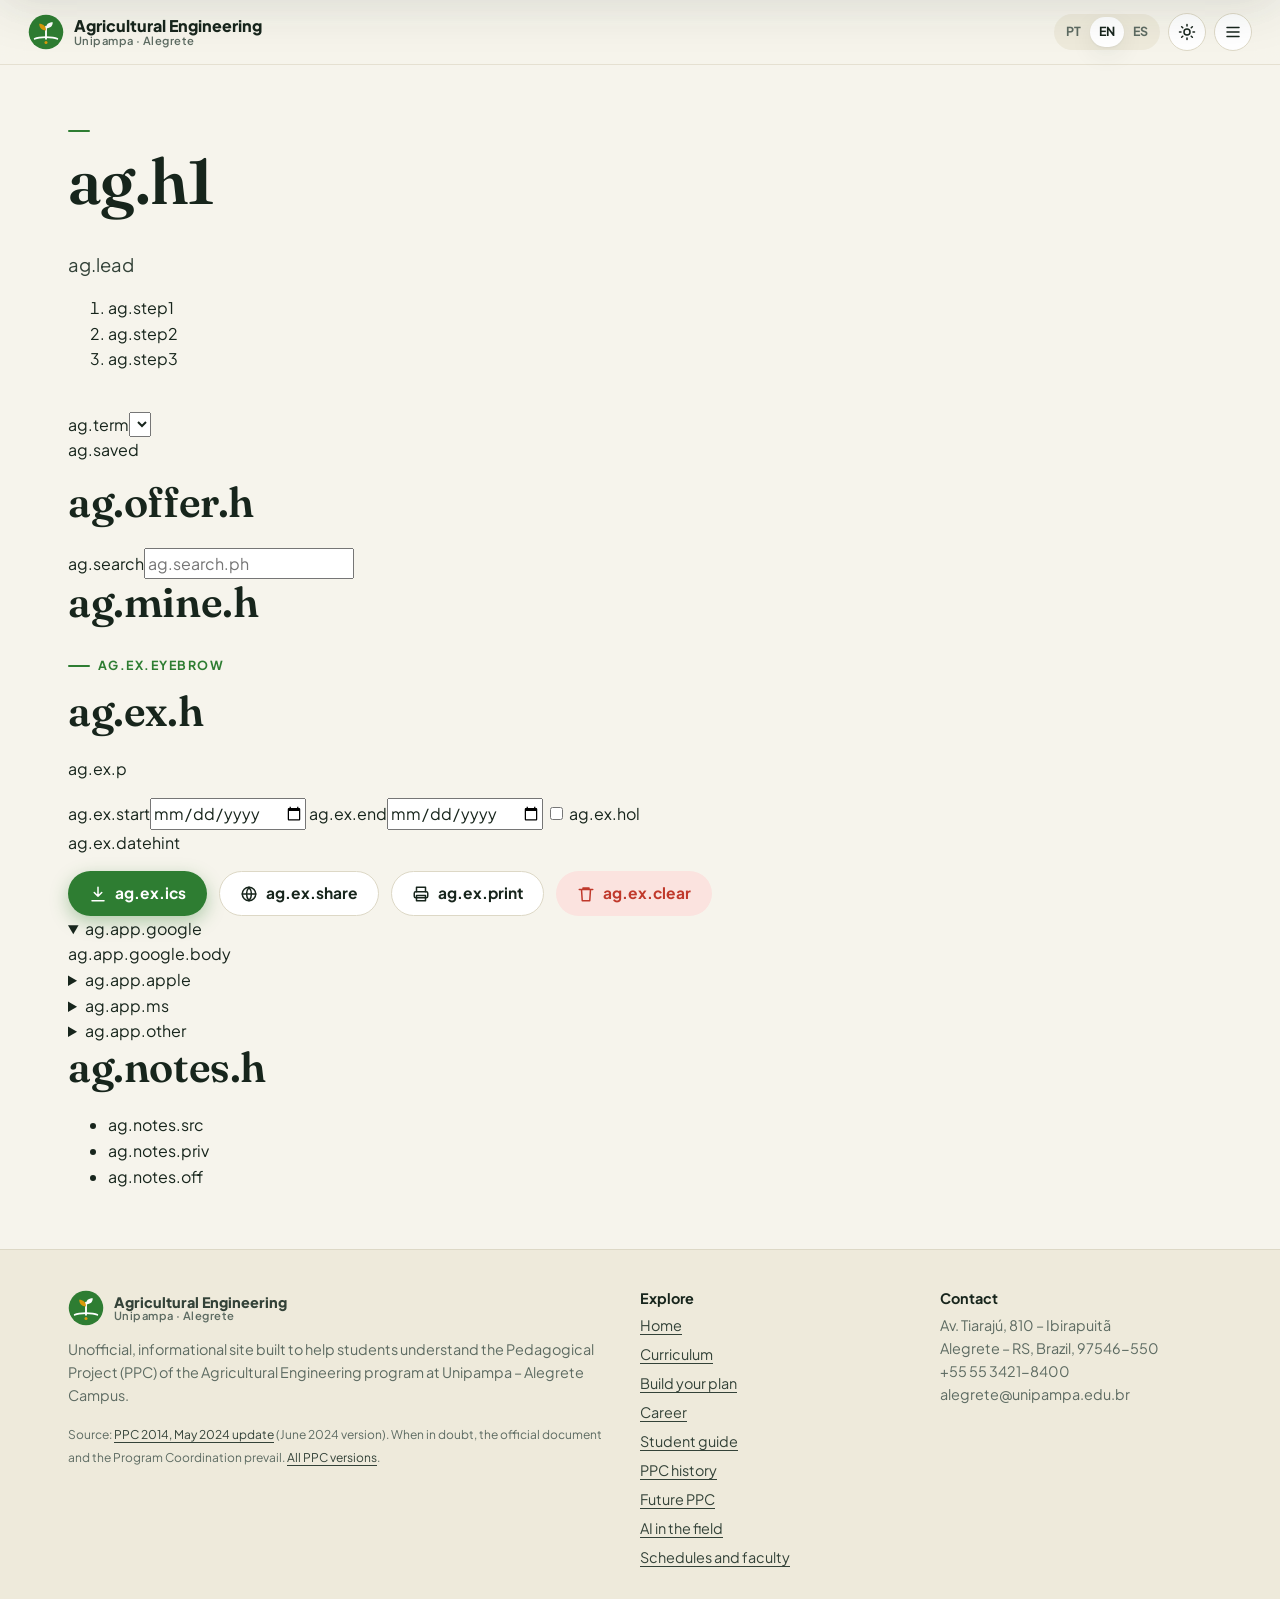
==== agenda.html @ d3d84193 "updates" ====
<!doctype html>
<html lang="pt-BR">
<head>
  <meta charset="utf-8">
  <meta name="viewport" content="width=device-width, initial-scale=1">
  <title>Horários 2026.2 · Engenharia Agrícola Unipampa</title>
  <meta name="description" content="Monte sua semana com as turmas de Engenharia Agrícola da Unipampa Alegrete em 2026/2, veja choques de horário e exporte para Google Agenda, Apple Calendário, Outlook e outros aplicativos de agenda.">
  <link rel="preconnect" href="https://fonts.googleapis.com">
  <link rel="preconnect" href="https://fonts.gstatic.com" crossorigin>
  <link href="https://fonts.googleapis.com/css2?family=Fraunces:ital,opsz,wght@0,9..144,500;0,9..144,600;1,9..144,500&family=Plus+Jakarta+Sans:wght@400;500;600;700;800&display=swap" rel="stylesheet">
  <link rel="stylesheet" href="assets/css/style.css">
  <link rel="stylesheet" href="assets/css/agenda.css">
  <link rel="icon" href="assets/img/favicon.svg" type="image/svg+xml">
</head>
<body data-title-key="ag.title">
  <header id="site-header"></header>
  <main>
    <section class="page-head">
      <div class="container reveal">
        <span class="eyebrow" id="ag-eyebrow"></span>
        <h1 data-i18n="ag.h1"></h1>
        <p class="lead" data-i18n="ag.lead"></p>
        <ol class="ag-steps">
          <li data-i18n="ag.step1"></li>
          <li data-i18n="ag.step2"></li>
          <li data-i18n="ag.step3"></li>
        </ol>
      </div>
    </section>

    <div class="container ag">
      <div class="ag-bar no-print">
        <label class="ag-field"><span data-i18n="ag.term"></span><select id="ag-term"></select></label>
        <p class="ag-saved" data-i18n="ag.saved"></p>
      </div>

      <div class="ag-layout">
        <section class="ag-offer no-print" aria-labelledby="ag-offer-h">
          <h2 id="ag-offer-h" data-i18n="ag.offer.h"></h2>
          <label class="ag-field ag-search"><span data-i18n="ag.search"></span><input type="search" id="ag-q" autocomplete="off" data-i18n-attr="placeholder:ag.search.ph"></label>
          <div class="ag-groups" id="ag-groups" role="group" data-i18n-attr="aria-label:ag.groups"></div>
          <div id="ag-addall"></div>
          <div class="ag-list" id="ag-list"></div>
        </section>

        <section class="ag-mine" aria-labelledby="ag-mine-h">
          <div class="ag-mine-head">
            <h2 id="ag-mine-h" data-i18n="ag.mine.h"></h2>
            <p class="ag-sum" id="ag-sum" aria-live="polite"></p>
          </div>
          <div id="ag-conflicts" aria-live="polite"></div>
          <div id="ag-week"></div>
          <div id="ag-days"></div>
          <ul class="ag-chosen" id="ag-chosen"></ul>
        </section>
      </div>

      <section class="ag-export no-print" id="exportar" aria-labelledby="ag-ex-h">
        <span class="eyebrow" data-i18n="ag.ex.eyebrow"></span>
        <h2 id="ag-ex-h" data-i18n="ag.ex.h"></h2>
        <p data-i18n="ag.ex.p"></p>
        <div class="ag-dates">
          <label class="ag-field"><span data-i18n="ag.ex.start"></span><input type="date" id="ag-start"></label>
          <label class="ag-field"><span data-i18n="ag.ex.end"></span><input type="date" id="ag-end"></label>
          <label class="ag-check"><input type="checkbox" id="ag-hol"> <span data-i18n="ag.ex.hol"></span></label>
        </div>
        <p class="ag-hint" data-i18n="ag.ex.datehint"></p>
        <div class="btn-row">
          <button class="btn btn-primary" type="button" id="ag-ics"><span data-icon="download"></span><span data-i18n="ag.ex.ics"></span></button>
          <button class="btn btn-ghost" type="button" id="ag-share"><span data-icon="globe"></span><span data-i18n="ag.ex.share"></span></button>
          <button class="btn btn-ghost" type="button" id="ag-print"><span data-icon="print"></span><span data-i18n="ag.ex.print"></span></button>
          <button class="btn btn-danger" type="button" id="ag-clear"><span data-icon="trash"></span><span data-i18n="ag.ex.clear"></span></button>
        </div>

        <div class="ag-apps">
          <details open>
            <summary data-i18n="ag.app.google"></summary>
            <div data-i18n="ag.app.google.body"></div>
            <div class="ag-glinks" id="ag-glinks"></div>
          </details>
          <details>
            <summary data-i18n="ag.app.apple"></summary>
            <div data-i18n="ag.app.apple.body"></div>
          </details>
          <details>
            <summary data-i18n="ag.app.ms"></summary>
            <div data-i18n="ag.app.ms.body"></div>
          </details>
          <details>
            <summary data-i18n="ag.app.other"></summary>
            <div data-i18n="ag.app.other.body"></div>
          </details>
        </div>
      </section>

      <section class="ag-notes" aria-labelledby="ag-notes-h">
        <h2 id="ag-notes-h" data-i18n="ag.notes.h"></h2>
        <ul>
          <li data-i18n="ag.notes.src"></li>
          <li data-i18n="ag.notes.priv"></li>
          <li data-i18n="ag.notes.off"></li>
        </ul>
      </section>
    </div>
  </main>
  <footer id="site-footer"></footer>
  <script src="data/courses.js"></script>
  <script src="data/horarios.js"></script>
  <script src="assets/js/app.js"></script>
  <script src="assets/js/agenda.js"></script>
</body>
</html>
---- assets/css/style.css ----
/* ==========================================================================
   Engenharia Agrícola · Unipampa — PPC interativo
   ========================================================================== */

:root {
  --bg: #f6f4ec;
  --bg-2: #eeeadb;
  --surface: #ffffff;
  --surface-2: #faf8f1;
  --ink: #17251c;
  --ink-2: #334238;
  --muted: #5d6b62;
  --line: #ddd8c6;
  --brand: #2e7d32;
  --brand-ink: #ffffff;
  --brand-soft: #e3f0df;
  --gold: #d99a0b;
  --gold-soft: #fbefcf;
  --water: #1f78c1;
  --danger: #c0392b;
  --danger-soft: #fbe3df;
  --ok: #2e7d32;
  --warn: #b7791f;
  --warn-soft: #fdf0d5;
  --shadow: 0 1px 2px rgba(23, 37, 28, .06), 0 8px 24px rgba(23, 37, 28, .07);
  --shadow-lg: 0 2px 4px rgba(23, 37, 28, .06), 0 20px 50px rgba(23, 37, 28, .14);
  --radius: 16px;
  --radius-sm: 10px;
  --maxw: 1200px;
  --font: "Plus Jakarta Sans", system-ui, -apple-system, "Segoe UI", Roboto, sans-serif;
  --display: "Fraunces", Georgia, "Times New Roman", serif;

  /* áreas do conhecimento */
  --a-base: #5b6fb3;
  --a-water: #1f84c6;
  --a-mach: #e0701f;
  --a-build: #a0522d;
  --a-energy: #d4a106;
  --a-post: #8e5bb5;
  --a-plant: #3f9a3a;
  --a-geo: #13968c;
  --a-env: #6f8f1c;
  --a-mgmt: #c7487a;
  --a-human: #7a62d6;
  --a-synth: #d23c3c;

  color-scheme: light;
}

@media (prefers-color-scheme: dark) {
  :root:not([data-theme="light"]) {
    --bg: #0e1511; --bg-2: #131d17; --surface: #17221b; --surface-2: #1b281f;
    --ink: #e8efe9; --ink-2: #c9d4cc; --muted: #94a59a; --line: #2a3a2f;
    --brand: #6cc070; --brand-ink: #0e1511; --brand-soft: #1d3320;
    --gold: #f0b93a; --gold-soft: #3a2f12; --water: #5fb0ef;
    --danger: #ff7a6b; --danger-soft: #3d1e1a; --warn: #f0b93a; --warn-soft: #3a2f12; --ok: #6cc070;
    --shadow: 0 1px 2px rgba(0,0,0,.4), 0 8px 24px rgba(0,0,0,.35);
    --shadow-lg: 0 2px 4px rgba(0,0,0,.4), 0 20px 50px rgba(0,0,0,.5);
    color-scheme: dark;
  }
}
:root[data-theme="dark"] {
  --bg: #0e1511; --bg-2: #131d17; --surface: #17221b; --surface-2: #1b281f;
  --ink: #e8efe9; --ink-2: #c9d4cc; --muted: #94a59a; --line: #2a3a2f;
  --brand: #6cc070; --brand-ink: #0e1511; --brand-soft: #1d3320;
  --gold: #f0b93a; --gold-soft: #3a2f12; --water: #5fb0ef;
  --danger: #ff7a6b; --danger-soft: #3d1e1a; --warn: #f0b93a; --warn-soft: #3a2f12; --ok: #6cc070;
  --shadow: 0 1px 2px rgba(0,0,0,.4), 0 8px 24px rgba(0,0,0,.35);
  --shadow-lg: 0 2px 4px rgba(0,0,0,.4), 0 20px 50px rgba(0,0,0,.5);
  color-scheme: dark;
}

*, *::before, *::after { box-sizing: border-box; }
html { scroll-behavior: smooth; -webkit-text-size-adjust: 100%; }
body {
  margin: 0; background: var(--bg); color: var(--ink);
  font: 16px/1.6 var(--font); overflow-x: hidden;
}
img, svg { max-width: 100%; display: block; }
a { color: var(--brand); text-underline-offset: 3px; }
h1, h2, h3, h4 { line-height: 1.15; margin: 0 0 .5em; font-weight: 700; }
h1, h2 { font-family: var(--display); font-weight: 600; letter-spacing: -.01em; }
h1 { font-size: clamp(2.2rem, 5.5vw, 4rem); }
h2 { font-size: clamp(1.7rem, 3.6vw, 2.6rem); }
h3 { font-size: 1.2rem; }
p { margin: 0 0 1em; }
button, input, select, textarea { font: inherit; color: inherit; }
:focus-visible { outline: 3px solid var(--gold); outline-offset: 2px; border-radius: 6px; }
.sr-only { position: absolute; width: 1px; height: 1px; overflow: hidden; clip: rect(0 0 0 0); white-space: nowrap; }

.container { width: 100%; max-width: var(--maxw); margin: 0 auto; padding: 0 16px; }
@media (min-width: 720px) { .container { padding: 0 28px; } }
.section { padding: 72px 0; }
.section-sm { padding: 40px 0; }
.eyebrow {
  display: inline-flex; align-items: center; gap: 8px;
  font-size: .78rem; font-weight: 700; letter-spacing: .12em; text-transform: uppercase;
  color: var(--brand); margin-bottom: 12px;
}
.eyebrow::before { content: ""; width: 22px; height: 2px; background: currentColor; border-radius: 2px; }
.lead { font-size: 1.15rem; color: var(--ink-2); max-width: 62ch; }
.muted { color: var(--muted); }
.center { text-align: center; }
.center .lead { margin-left: auto; margin-right: auto; }

/* ---------- Header ---------- */
.site-header {
  position: sticky; top: 0; z-index: 50;
  background: color-mix(in srgb, var(--bg) 82%, transparent);
  backdrop-filter: saturate(1.4) blur(12px); -webkit-backdrop-filter: saturate(1.4) blur(12px);
  border-bottom: 1px solid color-mix(in srgb, var(--line) 70%, transparent);
}
.nav { display: flex; align-items: center; gap: 16px; height: 64px; max-width: 1400px; }
.brand { display: flex; align-items: center; gap: 10px; text-decoration: none; color: var(--ink); font-weight: 800; line-height: 1.05; }
.brand svg { width: 36px; height: 36px; flex: none; }
.brand small { display: block; font-weight: 600; font-size: .7rem; color: var(--muted); letter-spacing: .04em; }
@media (min-width: 1321px) { .nav .brand { flex: none; white-space: nowrap; } }
.nav-links { display: flex; gap: 2px; margin-left: auto; list-style: none; padding: 0; margin-top: 0; margin-bottom: 0; }
.nav-links a {
  display: block; padding: 8px 10px; border-radius: 999px; text-decoration: none;
  color: var(--ink-2); font-weight: 600; font-size: .93rem; white-space: nowrap;
}
.nav-links a:hover { background: var(--bg-2); color: var(--ink); }
.nav-links a[aria-current="page"] { background: var(--brand); color: var(--brand-ink); }
.nav-tools { display: flex; align-items: center; gap: 8px; }
.lang-switch { display: flex; background: var(--bg-2); border-radius: 999px; padding: 3px; }
.lang-switch button {
  border: 0; background: transparent; padding: 5px 9px; border-radius: 999px; cursor: pointer;
  font-weight: 700; font-size: .78rem; color: var(--muted);
}
.lang-switch button[aria-pressed="true"] { background: var(--surface); color: var(--ink); box-shadow: var(--shadow); }
.icon-btn {
  width: 38px; height: 38px; display: grid; place-items: center; border-radius: 50%;
  border: 1px solid var(--line); background: var(--surface); cursor: pointer;
}
.icon-btn svg { width: 18px; height: 18px; }
.menu-btn { display: none; }
@media (max-width: 1320px) {
  .menu-btn { display: grid; }
  .nav-links {
    position: fixed; inset: 64px 0 auto 0; flex-direction: column; gap: 4px;
    background: var(--surface); padding: 12px 16px 20px; border-bottom: 1px solid var(--line);
    box-shadow: var(--shadow-lg); transform: translateY(-120%); transition: transform .3s ease; margin: 0;
  }
  .nav-links.open { transform: none; }
  .nav-links a { padding: 12px 14px; font-size: 1rem; }
  .nav-tools { margin-left: auto; }
}
@media (max-width: 420px) { .brand small { display: none; } .brand span { font-size: .9rem; } }

/* ---------- Buttons ---------- */
.btn {
  display: inline-flex; align-items: center; justify-content: center; gap: 8px;
  padding: 12px 20px; border-radius: 999px; border: 1px solid transparent;
  font-weight: 700; text-decoration: none; cursor: pointer; transition: transform .15s, box-shadow .2s, background .2s;
  font-size: .97rem; line-height: 1.2;
}
.btn svg { width: 18px; height: 18px; }
.btn:hover { transform: translateY(-1px); }
.btn-primary { background: var(--brand); color: var(--brand-ink); box-shadow: 0 6px 18px color-mix(in srgb, var(--brand) 35%, transparent); }
.btn-gold { background: var(--gold); color: #1d1500; }
.btn-ghost { background: var(--surface); color: var(--ink); border-color: var(--line); }
.btn-ghost:hover { border-color: var(--brand); }
.btn-sm { padding: 7px 13px; font-size: .85rem; }
.btn-danger { background: var(--danger-soft); color: var(--danger); }
.btn-row { display: flex; flex-wrap: wrap; gap: 12px; }

/* ---------- Cards & chips ---------- */
.card {
  background: var(--surface); border: 1px solid var(--line); border-radius: var(--radius);
  padding: 24px; box-shadow: var(--shadow);
}
.grid { display: grid; gap: 20px; }
.grid-2 { grid-template-columns: repeat(auto-fit, minmax(min(100%, 340px), 1fr)); }
.grid-3 { grid-template-columns: repeat(auto-fit, minmax(min(100%, 260px), 1fr)); }
.grid-4 { grid-template-columns: repeat(auto-fit, minmax(min(100%, 210px), 1fr)); }
.chip {
  display: inline-flex; align-items: center; gap: 6px; padding: 4px 11px; border-radius: 999px;
  font-size: .8rem; font-weight: 600; background: var(--bg-2); color: var(--ink-2); border: 1px solid transparent;
}
.chip.toggle { cursor: pointer; border-color: var(--line); background: var(--surface); }
.chip.toggle[aria-pressed="true"] { background: var(--ink); color: var(--bg); border-color: var(--ink); }
.dot { width: 10px; height: 10px; border-radius: 50%; flex: none; background: var(--c, var(--muted)); }
.badge { display: inline-block; padding: 2px 8px; border-radius: 6px; font-size: .72rem; font-weight: 700; background: var(--bg-2); color: var(--muted); }

/* area colour helper */
[data-area="base"] { --c: var(--a-base); } [data-area="water"] { --c: var(--a-water); }
[data-area="mach"] { --c: var(--a-mach); } [data-area="build"] { --c: var(--a-build); }
[data-area="energy"] { --c: var(--a-energy); } [data-area="post"] { --c: var(--a-post); }
[data-area="plant"] { --c: var(--a-plant); } [data-area="geo"] { --c: var(--a-geo); }
[data-area="env"] { --c: var(--a-env); } [data-area="mgmt"] { --c: var(--a-mgmt); }
[data-area="human"] { --c: var(--a-human); } [data-area="synth"] { --c: var(--a-synth); }

/* ---------- Reveal animations ---------- */
.reveal { opacity: 0; transform: translateY(24px); transition: opacity .7s ease, transform .7s cubic-bezier(.2,.7,.2,1); }
.reveal.in { opacity: 1; transform: none; }
.reveal[data-delay="1"] { transition-delay: .08s; } .reveal[data-delay="2"] { transition-delay: .16s; }
.reveal[data-delay="3"] { transition-delay: .24s; } .reveal[data-delay="4"] { transition-delay: .32s; }
.reveal[data-delay="5"] { transition-delay: .4s; }
@media (prefers-reduced-motion: reduce) {
  html { scroll-behavior: auto; }
  .reveal { opacity: 1; transform: none; transition: none; }
  *, *::before, *::after { animation-duration: .001ms !important; animation-iteration-count: 1 !important; transition-duration: .001ms !important; }
}

/* ---------- Hero (home) ---------- */
.hero { position: relative; overflow: hidden; padding: 56px 0 0; }
.hero-grid { display: grid; gap: 32px; align-items: center; grid-template-columns: 1.05fr 1fr; }
@media (max-width: 900px) { .hero-grid { grid-template-columns: 1fr; } }
.hero h1 em { font-style: italic; color: var(--brand); }
.hero .lead { margin-bottom: 28px; }
.hero-scene { width: 100%; aspect-ratio: 5 / 4; border-radius: 28px; overflow: hidden; box-shadow: var(--shadow-lg); background: linear-gradient(#bfe3f5, #eaf6e9); }
:root[data-theme="dark"] .hero-scene { background: linear-gradient(#10243a, #1b2f25); }
@media (prefers-color-scheme: dark) { :root:not([data-theme="light"]) .hero-scene { background: linear-gradient(#10243a, #1b2f25); } }
.hero-scene svg { width: 100%; height: 100%; }
.tractor { animation: drive 16s linear infinite; }
@keyframes drive { from { transform: translateX(-160px); } to { transform: translateX(560px); } }
.wheel { transform-box: fill-box; transform-origin: center; animation: spin 1s linear infinite; }
@keyframes spin { to { transform: rotate(360deg); } }
.sun { transform-box: fill-box; transform-origin: center; animation: pulse 5s ease-in-out infinite; }
@keyframes pulse { 50% { transform: scale(1.08); } }
.cloud { animation: float 30s linear infinite; }
.cloud.c2 { animation-duration: 44s; animation-delay: -20s; }
@keyframes float { from { transform: translateX(-120px); } to { transform: translateX(520px); } }
.drop { animation: drop 1.6s ease-in infinite; }
.drop.d2 { animation-delay: .5s; } .drop.d3 { animation-delay: 1s; }
@keyframes drop { 0% { transform: translateY(0); opacity: 0; } 20% { opacity: 1; } 100% { transform: translateY(26px); opacity: 0; } }
.sway { transform-box: fill-box; transform-origin: bottom center; animation: sway 3.5s ease-in-out infinite; }
@keyframes sway { 50% { transform: rotate(4deg); } }
.blade { transform-box: fill-box; transform-origin: center; animation: spin 6s linear infinite; }
.drone { animation: hover 4s ease-in-out infinite; }
@keyframes hover { 50% { transform: translate(14px, -8px); } }

/* ---------- Stats ---------- */
.stats { display: grid; grid-template-columns: repeat(auto-fit, minmax(150px, 1fr)); gap: 14px; margin-top: 48px; }
.stat { background: var(--surface); border: 1px solid var(--line); border-radius: var(--radius); padding: 18px 18px 16px; }
.stat b { display: block; font-family: var(--display); font-size: 2.2rem; line-height: 1; color: var(--brand); font-weight: 600; }
.stat span { font-size: .88rem; color: var(--muted); font-weight: 600; }

/* ---------- Journey ---------- */
.journey { position: relative; margin-top: 40px; }
.journey-track { position: absolute; left: 27px; top: 0; bottom: 0; width: 4px; background: var(--line); border-radius: 4px; }
.journey-fill { position: absolute; left: 27px; top: 0; width: 4px; height: 0; background: linear-gradient(var(--brand), var(--gold)); border-radius: 4px; transition: height .2s linear; }
.step { position: relative; display: grid; grid-template-columns: 58px 1fr; gap: 18px; padding-bottom: 34px; }
.step-node {
  width: 58px; height: 58px; border-radius: 50%; display: grid; place-items: center; z-index: 1;
  background: var(--surface); border: 3px solid var(--line); color: var(--muted); transition: all .4s;
}
.step-node svg { width: 26px; height: 26px; }
.step.lit .step-node { border-color: var(--brand); background: var(--brand); color: var(--brand-ink); transform: scale(1.06); box-shadow: 0 0 0 8px color-mix(in srgb, var(--brand) 18%, transparent); }
.step-body { background: var(--surface); border: 1px solid var(--line); border-radius: var(--radius); padding: 18px 20px; box-shadow: var(--shadow); }
.step-body h3 { margin-bottom: 4px; }
.step-meta { display: flex; flex-wrap: wrap; gap: 6px; margin-top: 10px; }
.step-when { font-size: .8rem; font-weight: 700; color: var(--gold); text-transform: uppercase; letter-spacing: .08em; }
@media (min-width: 900px) {
  .journey-track, .journey-fill { left: 50%; margin-left: -2px; }
  .step { grid-template-columns: 1fr 58px 1fr; }
  .step .step-node { grid-column: 2; grid-row: 1; }
  .step .step-body { grid-column: 1; grid-row: 1; text-align: right; }
  .step .step-body .step-meta { justify-content: flex-end; }
  .step:nth-child(even) .step-body { grid-column: 3; text-align: left; }
  .step:nth-child(even) .step-body .step-meta { justify-content: flex-start; }
}

/* ---------- Donut ---------- */
.donut-wrap { display: grid; grid-template-columns: minmax(220px, 340px) 1fr; gap: 36px; align-items: center; }
@media (max-width: 760px) { .donut-wrap { grid-template-columns: 1fr; } .donut-wrap svg { max-width: 300px; margin: 0 auto; } }
.donut-seg { transition: stroke-dasharray 1.2s cubic-bezier(.2,.7,.2,1), opacity .2s, stroke-width .2s; cursor: pointer; }
.donut-center b { font-family: var(--display); font-size: 34px; fill: var(--ink); }
.donut-center text { fill: var(--muted); font-size: 12px; font-weight: 600; }
.legend { list-style: none; padding: 0; margin: 0; display: grid; gap: 8px; }
.legend li { display: grid; grid-template-columns: 14px 1fr auto; gap: 12px; align-items: center; padding: 10px 14px; border-radius: 12px; border: 1px solid var(--line); background: var(--surface); cursor: default; transition: transform .15s, border-color .15s; }
.legend li.active, .legend li:hover { border-color: var(--c); transform: translateX(4px); }
.legend li .sw { width: 14px; height: 14px; border-radius: 4px; background: var(--c); }
.legend li b { font-variant-numeric: tabular-nums; }
.legend li small { display: block; color: var(--muted); font-size: .82rem; }

/* ---------- Requirements checklist ---------- */
.req-card { position: relative; overflow: hidden; }
.req-card .big { font-family: var(--display); font-size: 2.4rem; color: var(--brand); line-height: 1; }
.req-card .ico { position: absolute; right: -10px; bottom: -10px; width: 96px; height: 96px; opacity: .08; }

/* ---------- Glossary ---------- */
.glossary-search { width: 100%; max-width: 420px; padding: 12px 16px; border-radius: 999px; border: 1px solid var(--line); background: var(--surface); margin-bottom: 20px; }
.flip { perspective: 1000px; min-height: 170px; cursor: pointer; }
.flip-inner { position: relative; height: 100%; min-height: 170px; transition: transform .6s cubic-bezier(.2,.7,.2,1); transform-style: preserve-3d; }
.flip.flipped .flip-inner { transform: rotateY(180deg); }
.flip-face { position: absolute; inset: 0; backface-visibility: hidden; -webkit-backface-visibility: hidden; border-radius: var(--radius); padding: 20px; display: flex; flex-direction: column; justify-content: center; border: 1px solid var(--line); }
.flip-front { background: var(--surface); }
.flip-front b { font-family: var(--display); font-size: 1.8rem; color: var(--brand); }
.flip-front span { color: var(--muted); font-weight: 600; }
.flip-front small { margin-top: auto; color: var(--muted); font-size: .75rem; }
.flip-back { background: var(--brand); color: var(--brand-ink); transform: rotateY(180deg); font-size: .93rem; }

/* ---------- CTA tiles ---------- */
.tile { display: flex; flex-direction: column; gap: 10px; text-decoration: none; color: var(--ink); transition: transform .2s, box-shadow .2s; }
.tile:hover { transform: translateY(-4px); box-shadow: var(--shadow-lg); }
.tile .tile-ico { width: 52px; height: 52px; border-radius: 14px; display: grid; place-items: center; background: var(--brand-soft); color: var(--brand); }
.tile .tile-ico svg { width: 26px; height: 26px; }
.tile .go { margin-top: auto; font-weight: 700; color: var(--brand); }

/* ---------- Clipe do curso ---------- */
.clips { display: grid; grid-template-columns: repeat(auto-fit, minmax(min(100%, 420px), 1fr)); gap: 24px; margin-top: 32px; }
.clip { margin: 0; min-width: 0; }
.clip video { display: block; width: 100%; aspect-ratio: 16 / 9; border-radius: var(--radius); box-shadow: var(--shadow-lg); background: #000; }
.clip figcaption { display: flex; justify-content: space-between; gap: 12px; margin-top: 10px; color: var(--muted); }
.clip figcaption strong { color: var(--ink); }
.reels-head { margin-top: 56px; }
.reels-head p { color: var(--muted); margin: 0; }
.clips.reels { grid-template-columns: repeat(auto-fit, minmax(min(100%, 240px), 300px)); justify-content: center; }
.clips.reels .clip video { aspect-ratio: 9 / 16; }

/* ---------- Page header ---------- */
.page-head { padding: 48px 0 24px; }
.page-head .lead { margin-bottom: 0; }

/* ---------- Matriz ---------- */
.toolbar { display: flex; flex-wrap: wrap; gap: 10px; align-items: center; margin-bottom: 16px; }
.toolbar input[type="search"] { flex: 1 1 220px; min-width: 0; padding: 10px 16px; border-radius: 999px; border: 1px solid var(--line); background: var(--surface); }
.filters { display: flex; flex-wrap: wrap; gap: 6px; }
.switch { display: inline-flex; align-items: center; gap: 8px; font-size: .88rem; font-weight: 600; cursor: pointer; user-select: none; }
.switch input { width: 36px; height: 20px; appearance: none; background: var(--line); border-radius: 999px; position: relative; cursor: pointer; transition: background .2s; }
.switch input::after { content: ""; position: absolute; top: 2px; left: 2px; width: 16px; height: 16px; border-radius: 50%; background: #fff; transition: transform .2s; }
.switch input:checked { background: var(--brand); }
.switch input:checked::after { transform: translateX(16px); }

.matrix-scroll { position: relative; overflow-x: auto; overflow-y: hidden; padding-bottom: 12px; -webkit-overflow-scrolling: touch; }
.matrix { position: relative; display: grid; grid-template-columns: repeat(10, minmax(178px, 1fr)); gap: 14px; min-width: 1900px; }
.matrix-lines { position: absolute; inset: 0; pointer-events: none; z-index: 2; overflow: visible; }
.matrix-lines path { fill: none; stroke-width: 2.2; stroke-linecap: round; }
.matrix-lines path.pre { stroke: var(--water); }
.matrix-lines path.post { stroke: var(--gold); stroke-dasharray: 5 5; }
.matrix-lines path.draw { stroke-dasharray: 1000; stroke-dashoffset: 1000; animation: drawline .7s ease forwards; }
@keyframes drawline { to { stroke-dashoffset: 0; } }
.sem-col { display: flex; flex-direction: column; gap: 10px; }
.sem-title { position: sticky; top: 0; z-index: 3; display: flex; justify-content: space-between; align-items: baseline; padding: 10px 12px; border-radius: 12px; background: var(--ink); color: var(--bg); }
.sem-title b { font-size: .95rem; } .sem-title small { opacity: .75; font-size: .75rem; }
.ccard {
  position: relative; z-index: 3; text-align: left; border: 1px solid var(--line); background: var(--surface); border-radius: 12px;
  padding: 10px 12px 10px 16px; cursor: pointer; transition: transform .15s, box-shadow .2s, opacity .25s, border-color .2s; width: 100%;
  box-shadow: 0 1px 2px rgba(0,0,0,.04);
}
.ccard::before { content: ""; position: absolute; left: 0; top: 8px; bottom: 8px; width: 5px; border-radius: 0 4px 4px 0; background: var(--c); }
.ccard:hover { transform: translateY(-2px); box-shadow: var(--shadow); }
.ccard .cname { display: block; font-weight: 700; font-size: .86rem; line-height: 1.25; margin-bottom: 4px; }
.ccard .cmeta { display: flex; gap: 6px; align-items: center; font-size: .74rem; color: var(--muted); font-weight: 600; }
.ccard.slot { border-style: dashed; background: var(--gold-soft); --c: var(--gold); }
.ccard.dim { opacity: .22; }
.ccard.sel { border-color: var(--ink); box-shadow: 0 0 0 3px color-mix(in srgb, var(--ink) 25%, transparent); transform: scale(1.03); }
.ccard.is-pre { border-color: var(--water); box-shadow: 0 0 0 3px color-mix(in srgb, var(--water) 30%, transparent); }
.ccard.is-post { border-color: var(--gold); box-shadow: 0 0 0 3px color-mix(in srgb, var(--gold) 35%, transparent); }
.ccard.hide { display: none; }
.hint-bar { display: flex; flex-wrap: wrap; gap: 14px; font-size: .85rem; color: var(--muted); margin: 6px 0 14px; align-items: center; }
.hint-bar i { display: inline-block; width: 22px; height: 0; border-top: 3px solid var(--water); vertical-align: middle; margin-right: 6px; }
.hint-bar i.post { border-top: 3px dashed var(--gold); }

/* drawer */
.drawer-backdrop { position: fixed; inset: 0; background: rgba(10, 18, 12, .45); opacity: 0; pointer-events: none; transition: opacity .25s; z-index: 80; }
.drawer-backdrop.open { opacity: 1; pointer-events: auto; }
.drawer {
  position: fixed; top: 0; right: 0; bottom: 0; width: min(480px, 100%); background: var(--surface); z-index: 90;
  transform: translateX(105%); transition: transform .35s cubic-bezier(.2,.7,.2,1); display: flex; flex-direction: column; box-shadow: var(--shadow-lg);
}
.drawer.open { transform: none; }
.drawer-head { padding: 22px 22px 16px; border-bottom: 1px solid var(--line); position: relative; }
.drawer-head::before { content: ""; position: absolute; left: 0; right: 0; top: 0; height: 6px; background: var(--c, var(--brand)); }
.drawer-head h3 { font-size: 1.35rem; padding-right: 44px; margin-top: 6px; }
.drawer-close { position: absolute; top: 18px; right: 16px; }
.drawer-body { padding: 18px 22px 28px; overflow-y: auto; }
.kv { display: grid; grid-template-columns: repeat(3, 1fr); gap: 8px; margin-bottom: 18px; }
.kv div { background: var(--surface-2); border: 1px solid var(--line); border-radius: 10px; padding: 8px 10px; }
.kv small { display: block; color: var(--muted); font-size: .72rem; font-weight: 600; text-transform: uppercase; letter-spacing: .05em; }
.kv b { font-size: 1.05rem; }
.drawer h4 { font-size: .8rem; text-transform: uppercase; letter-spacing: .08em; color: var(--muted); margin: 18px 0 8px; }
.link-list { display: flex; flex-wrap: wrap; gap: 6px; }
.link-list button { border: 1px solid var(--line); background: var(--surface-2); border-radius: 999px; padding: 5px 11px; font-size: .82rem; font-weight: 600; cursor: pointer; display: inline-flex; gap: 6px; align-items: center; }
.link-list button:hover { border-color: var(--brand); }

/* catalog */
.catalog { display: grid; gap: 12px; grid-template-columns: repeat(auto-fill, minmax(min(100%, 250px), 1fr)); }

/* ---------- Planner ---------- */
.planner { display: grid; grid-template-columns: 330px 1fr; gap: 20px; align-items: start; }
@media (max-width: 980px) { .planner { grid-template-columns: 1fr; } }
.pool { position: sticky; top: 80px; max-height: calc(100vh - 96px); display: flex; flex-direction: column; padding: 16px; }
@media (max-width: 980px) { .pool { position: static; max-height: none; } .pool-list { max-height: 360px; } }
.pool-head { display: grid; gap: 10px; margin-bottom: 10px; }
.pool-head select, .pool-head input, .field { width: 100%; padding: 9px 12px; border-radius: 10px; border: 1px solid var(--line); background: var(--surface-2); }
.seg { display: flex; background: var(--bg-2); border-radius: 10px; padding: 3px; }
.seg button { flex: 1; border: 0; background: transparent; padding: 7px 6px; border-radius: 8px; font-weight: 700; font-size: .82rem; cursor: pointer; color: var(--muted); }
.seg button[aria-pressed="true"] { background: var(--surface); color: var(--ink); box-shadow: var(--shadow); }
.pool-list { overflow-y: auto; display: grid; gap: 6px; padding-right: 4px; flex: 1; }
.pitem {
  display: grid; grid-template-columns: 1fr auto; gap: 8px; align-items: center; text-align: left;
  border: 1px solid var(--line); border-left: 5px solid var(--c); background: var(--surface); border-radius: 10px; padding: 8px 10px; cursor: grab;
}
.pitem .pn { font-weight: 700; font-size: .84rem; line-height: 1.25; }
.pitem .pm { font-size: .72rem; color: var(--muted); font-weight: 600; }
.pitem .add { border: 0; background: var(--brand-soft); color: var(--brand); width: 30px; height: 30px; border-radius: 8px; cursor: pointer; font-size: 1.2rem; font-weight: 700; line-height: 1; }
.pitem.locked { opacity: .65; }
.pitem .lock { font-size: .7rem; color: var(--warn); font-weight: 700; }

.progress-row { display: grid; grid-template-columns: repeat(4, 1fr); gap: 12px; margin-bottom: 18px; }
@media (max-width: 900px) { .progress-row { grid-template-columns: repeat(2, 1fr); } }
@media (max-width: 480px) { .progress-row { grid-template-columns: 1fr; } }
.pbar { background: var(--surface); border: 1px solid var(--line); border-radius: 14px; padding: 12px 14px; }
.pbar header { display: flex; justify-content: space-between; font-size: .82rem; font-weight: 700; margin-bottom: 8px; gap: 8px; }
.pbar header span:last-child { color: var(--muted); font-variant-numeric: tabular-nums; white-space: nowrap; }
.track { height: 10px; border-radius: 999px; background: var(--bg-2); overflow: hidden; }
.track i { display: block; height: 100%; width: 0; border-radius: 999px; background: var(--brand); transition: width .6s cubic-bezier(.2,.7,.2,1); }
.track i.gold { background: var(--gold); } .track i.water { background: var(--water); } .track i.mgmt { background: var(--a-mgmt); }
.track.stack { display: flex; } .track.stack i { border-radius: 0; }

.board { display: grid; grid-template-columns: repeat(auto-fill, minmax(min(100%, 250px), 1fr)); gap: 14px; }
.semester { background: var(--surface-2); border: 1px solid var(--line); border-radius: 16px; padding: 12px; min-height: 140px; display: flex; flex-direction: column; gap: 8px; transition: border-color .2s, background .2s; }
.semester.target { border-color: var(--brand); box-shadow: 0 0 0 3px color-mix(in srgb, var(--brand) 22%, transparent); }
.semester.dragover { background: var(--brand-soft); border-style: dashed; }
.semester header { display: flex; align-items: center; justify-content: space-between; gap: 6px; }
.semester header button.sem-name { border: 0; background: none; font-weight: 800; cursor: pointer; padding: 0; font-size: .98rem; }
.hours-badge { font-size: .74rem; font-weight: 700; padding: 3px 8px; border-radius: 999px; background: var(--bg-2); color: var(--muted); white-space: nowrap; }
.hours-badge.ok { background: var(--brand-soft); color: var(--ok); }
.hours-badge.bad { background: var(--danger-soft); color: var(--danger); }
.hours-badge.low { background: var(--warn-soft); color: var(--warn); }
.pchip { position: relative; display: grid; grid-template-columns: auto 1fr auto; gap: 8px; align-items: start; background: var(--surface); border: 1px solid var(--line); border-left: 5px solid var(--c); border-radius: 10px; padding: 7px 8px; cursor: grab; animation: pop .25s ease; }
@keyframes pop { from { transform: scale(.9); opacity: 0; } }
.pchip .pn { font-size: .8rem; font-weight: 700; line-height: 1.25; }
.pchip .pm { font-size: .7rem; color: var(--muted); font-weight: 600; }
.pchip input[type="checkbox"] { margin-top: 2px; accent-color: var(--brand); width: 16px; height: 16px; }
.pchip.done { background: var(--brand-soft); }
.pchip.done .pn { text-decoration: line-through; text-decoration-color: color-mix(in srgb, var(--ink) 40%, transparent); }
.pchip.warn { border-color: var(--danger); }
.pchip .warn-msg { grid-column: 1 / -1; font-size: .7rem; color: var(--danger); font-weight: 700; }
.pchip .x { border: 0; background: transparent; color: var(--muted); cursor: pointer; font-size: 1.05rem; line-height: 1; padding: 0 2px; }
.pchip .x:hover { color: var(--danger); }
.sem-empty { font-size: .8rem; color: var(--muted); text-align: center; padding: 18px 6px; border: 1px dashed var(--line); border-radius: 10px; }

.tabs { display: flex; gap: 6px; flex-wrap: wrap; margin-bottom: 18px; border-bottom: 1px solid var(--line); }
.tabs button { border: 0; background: none; padding: 10px 14px; font-weight: 700; color: var(--muted); cursor: pointer; border-bottom: 3px solid transparent; margin-bottom: -1px; }
.tabs button[aria-selected="true"] { color: var(--ink); border-bottom-color: var(--brand); }
.tabpanel[hidden] { display: none; }

.acg-form { display: grid; grid-template-columns: 2fr 1fr 1fr auto; gap: 10px; align-items: end; }
@media (max-width: 720px) { .acg-form { grid-template-columns: 1fr 1fr; } .acg-form .wide { grid-column: 1 / -1; } }
.acg-form label { font-size: .78rem; font-weight: 700; color: var(--muted); display: grid; gap: 4px; }
.acg-groups { display: grid; grid-template-columns: repeat(auto-fit, minmax(170px, 1fr)); gap: 10px; margin: 18px 0; }
table.tbl { width: 100%; border-collapse: collapse; font-size: .9rem; }
.tbl th, .tbl td { padding: 9px 10px; border-bottom: 1px solid var(--line); text-align: left; vertical-align: top; }
.tbl th { font-size: .76rem; text-transform: uppercase; letter-spacing: .06em; color: var(--muted); }
.tbl td.num, .tbl th.num { text-align: right; font-variant-numeric: tabular-nums; }
.table-wrap { overflow-x: auto; }

.toast { position: fixed; left: 50%; bottom: 24px; transform: translate(-50%, 140%); background: var(--ink); color: var(--bg); padding: 12px 18px; border-radius: 12px; font-weight: 600; z-index: 100; transition: transform .3s; box-shadow: var(--shadow-lg); max-width: calc(100% - 32px); }
.toast.show { transform: translate(-50%, 0); }

/* ---------- Career ---------- */
.career-hero { position: relative; overflow: hidden; padding: 64px 0 40px; background:
  radial-gradient(1200px 500px at 80% -10%, color-mix(in srgb, var(--gold) 30%, transparent), transparent 60%),
  radial-gradient(900px 500px at -10% 110%, color-mix(in srgb, var(--brand) 25%, transparent), transparent 60%); }
.rotator { display: inline-block; position: relative; color: var(--brand); font-style: italic; }
.rotator span { display: inline-block; animation: rot-in .6s cubic-bezier(.2,.7,.2,1); }
@keyframes rot-in { from { opacity: 0; transform: translateY(40%) rotateX(-60deg); } }
.field-scene { margin-top: 36px; border-radius: 28px; overflow: hidden; box-shadow: var(--shadow-lg); }
.field-scene svg { width: 100%; height: auto; }
.area-card { position: relative; overflow: hidden; border-top: 6px solid var(--c); display: flex; flex-direction: column; }
.area-card .area-ico { width: 64px; height: 64px; border-radius: 18px; display: grid; place-items: center; background: color-mix(in srgb, var(--c) 15%, transparent); color: var(--c); margin-bottom: 14px; transition: transform .4s; }
.area-card:hover .area-ico { transform: rotate(-8deg) scale(1.08); }
.area-card .area-ico svg { width: 34px; height: 34px; }
.area-card ul { padding-left: 18px; margin: 0 0 12px; }
.area-card li { margin-bottom: 4px; }
.area-card details summary { cursor: pointer; font-weight: 700; color: var(--c); list-style: none; margin-top: auto; }
.area-card details summary::-webkit-details-marker { display: none; }
.area-card details summary::after { content: " +"; }
.area-card details[open] summary::after { content: " −"; }
.area-card .courses { display: flex; flex-wrap: wrap; gap: 6px; margin-top: 10px; }
.area-card .courses a { font-size: .76rem; padding: 3px 9px; border-radius: 999px; background: color-mix(in srgb, var(--c) 12%, transparent); color: var(--ink); text-decoration: none; font-weight: 600; }

.chain { display: grid; grid-template-columns: repeat(7, 1fr); gap: 0; position: relative; margin-top: 30px; }
@media (max-width: 900px) { .chain { grid-template-columns: 1fr; gap: 10px; } }
.link { position: relative; text-align: center; padding: 16px 8px; }
.link .orb { width: 74px; height: 74px; margin: 0 auto 10px; border-radius: 50%; display: grid; place-items: center; background: var(--surface); border: 3px solid var(--line); transition: all .5s; }
.link .orb svg { width: 34px; height: 34px; color: var(--muted); transition: color .5s; }
.link.on .orb { border-color: var(--brand); background: var(--brand-soft); transform: translateY(-6px); }
.link.on .orb svg { color: var(--brand); }
.link b { display: block; font-size: .95rem; }
.link small { display: block; color: var(--muted); font-size: .8rem; line-height: 1.35; margin-top: 4px; }
.link:not(:last-child)::after { content: ""; position: absolute; top: 52px; right: -14%; width: 28%; height: 3px; background: repeating-linear-gradient(90deg, var(--line) 0 6px, transparent 6px 11px); }
.link.on:not(:last-child)::after { background: repeating-linear-gradient(90deg, var(--brand) 0 6px, transparent 6px 11px); animation: march .6s linear infinite; }
@keyframes march { to { background-position: 11px 0; } }
@media (max-width: 900px) {
  .link { display: grid; grid-template-columns: 74px 1fr; gap: 14px; text-align: left; align-items: center; padding: 6px 0; }
  .link .orb { margin: 0; } .link:not(:last-child)::after { display: none; }
}

.employers { display: grid; grid-template-columns: repeat(auto-fit, minmax(min(100%, 230px), 1fr)); gap: 14px; }
.employer { display: flex; gap: 14px; align-items: flex-start; }
.employer .e-ico { flex: none; width: 46px; height: 46px; border-radius: 12px; display: grid; place-items: center; background: var(--gold-soft); color: var(--gold); }
.employer .e-ico svg { width: 24px; height: 24px; }
.employer b { display: block; }
.employer small { color: var(--muted); }

.skills-cloud { display: flex; flex-wrap: wrap; gap: 10px; justify-content: center; }
.skills-cloud span { padding: 8px 14px; border-radius: 999px; background: var(--surface); border: 1px solid var(--line); font-weight: 600; font-size: .9rem; transition: transform .2s, background .2s, color .2s; }
.skills-cloud span:hover { transform: translateY(-3px) rotate(-1deg); background: var(--brand); color: var(--brand-ink); }

.quiz { max-width: 760px; margin: 0 auto; }
.quiz-q { font-family: var(--display); font-size: 1.5rem; margin-bottom: 18px; }
.quiz-opts { display: grid; gap: 10px; }
.quiz-opts button { text-align: left; padding: 14px 18px; border-radius: 14px; border: 1px solid var(--line); background: var(--surface); cursor: pointer; font-weight: 600; transition: all .2s; display: flex; gap: 12px; align-items: center; }
.quiz-opts button:hover { border-color: var(--brand); transform: translateX(4px); }
.quiz-opts button .emo { font-size: 1.4rem; }
.quiz-steps { display: flex; gap: 6px; margin-bottom: 20px; }
.quiz-steps i { flex: 1; height: 6px; border-radius: 6px; background: var(--line); transition: background .3s; }
.quiz-steps i.on { background: var(--brand); }
.quiz-result { text-align: center; animation: pop .4s ease; }
.quiz-result .area-ico { margin: 0 auto 14px; }
.bars { display: grid; gap: 8px; margin: 20px auto; max-width: 480px; text-align: left; }
.bars div { display: grid; grid-template-columns: 150px 1fr 40px; gap: 10px; align-items: center; font-size: .85rem; font-weight: 600; }
.bars .track i { background: var(--c); }

/* ---------- Guide ---------- */
.acc { border: 1px solid var(--line); border-radius: var(--radius); background: var(--surface); margin-bottom: 12px; overflow: hidden; }
.acc summary { list-style: none; cursor: pointer; padding: 18px 20px; display: grid; grid-template-columns: 44px 1fr 24px; gap: 14px; align-items: center; font-weight: 700; font-size: 1.05rem; }
.acc summary::-webkit-details-marker { display: none; }
.acc summary .a-ico { width: 44px; height: 44px; border-radius: 12px; display: grid; place-items: center; background: var(--brand-soft); color: var(--brand); }
.acc summary .a-ico svg { width: 22px; height: 22px; }
.acc summary .chev { transition: transform .3s; color: var(--muted); }
.acc[open] summary .chev { transform: rotate(180deg); }
.acc summary small { display: block; font-weight: 500; color: var(--muted); font-size: .86rem; }
.acc .acc-body { padding: 0 20px 20px 78px; color: var(--ink-2); }
@media (max-width: 600px) { .acc .acc-body { padding: 0 18px 18px; } }
.acc-body ul { padding-left: 20px; }
.callout { border-left: 4px solid var(--gold); background: var(--gold-soft); padding: 12px 16px; border-radius: 0 12px 12px 0; margin: 12px 0; color: var(--ink); }
.callout.green { border-color: var(--brand); background: var(--brand-soft); }
.pill-steps { display: flex; flex-wrap: wrap; gap: 8px; align-items: center; margin: 12px 0; }
.pill-steps span { padding: 6px 12px; border-radius: 999px; background: var(--bg-2); font-weight: 600; font-size: .85rem; }
.pill-steps em { color: var(--muted); font-style: normal; }
.toc { display: flex; flex-wrap: wrap; gap: 8px; margin: 20px 0 30px; }

/* ---------- Footer ---------- */
.site-footer { margin-top: 60px; padding: 40px 0 30px; border-top: 1px solid var(--line); background: var(--bg-2); font-size: .9rem; color: var(--muted); }
.footer-grid { display: grid; grid-template-columns: 2fr 1fr 1fr; gap: 28px; }
@media (max-width: 760px) { .footer-grid { grid-template-columns: 1fr; } }
.site-footer h4 { color: var(--ink); font-size: .9rem; }
.site-footer ul { list-style: none; padding: 0; margin: 0; display: grid; gap: 6px; }
.site-footer a { color: var(--ink-2); }

@media print {
  .site-header, .site-footer, .pool, .no-print, .tabs { display: none !important; }
  body { background: #fff; color: #000; }
  .planner { grid-template-columns: 1fr; }
  .semester { break-inside: avoid; }
}

/* matriz em modo lista (padrão em telas pequenas) */
.matrix.list { grid-template-columns: 1fr; min-width: 0; gap: 22px; }
.matrix.list .sem-col { display: grid; grid-template-columns: repeat(auto-fill, minmax(min(100%, 220px), 1fr)); gap: 10px; }
.matrix.list .sem-title { grid-column: 1 / -1; position: static; }
.matrix.list + .matrix-lines, .matrix.list .matrix-lines { display: none; }

/* menu de exportação da grade */
.dropdown { position: relative; }
.dd-chev svg { width: 14px; height: 14px; transition: transform .2s; }
.dropdown [aria-expanded="true"] .dd-chev svg { transform: rotate(180deg); }
.dropdown-menu {
  position: absolute; z-index: 60; top: calc(100% + 6px); left: 0; min-width: 290px;
  background: var(--surface); border: 1px solid var(--line); border-radius: 14px; box-shadow: var(--shadow-lg);
  padding: 6px; display: grid; gap: 2px; animation: pop .18s ease;
}
.dropdown-menu[hidden] { display: none; }
.dropdown-menu button {
  display: grid; grid-template-columns: 52px 1fr; gap: 10px; align-items: center; text-align: left;
  border: 0; background: transparent; padding: 9px 10px; border-radius: 10px; cursor: pointer; font-size: .86rem; color: var(--ink-2);
}
.dropdown-menu button b { font-size: .74rem; letter-spacing: .04em; padding: 4px 0; border-radius: 6px; text-align: center; background: var(--brand-soft); color: var(--brand); }
.dropdown-menu button:hover, .dropdown-menu button:focus-visible { background: var(--bg-2); color: var(--ink); outline: none; }
@media (max-width: 480px) { .dropdown-menu { left: auto; right: auto; min-width: min(290px, calc(100vw - 32px)); } }
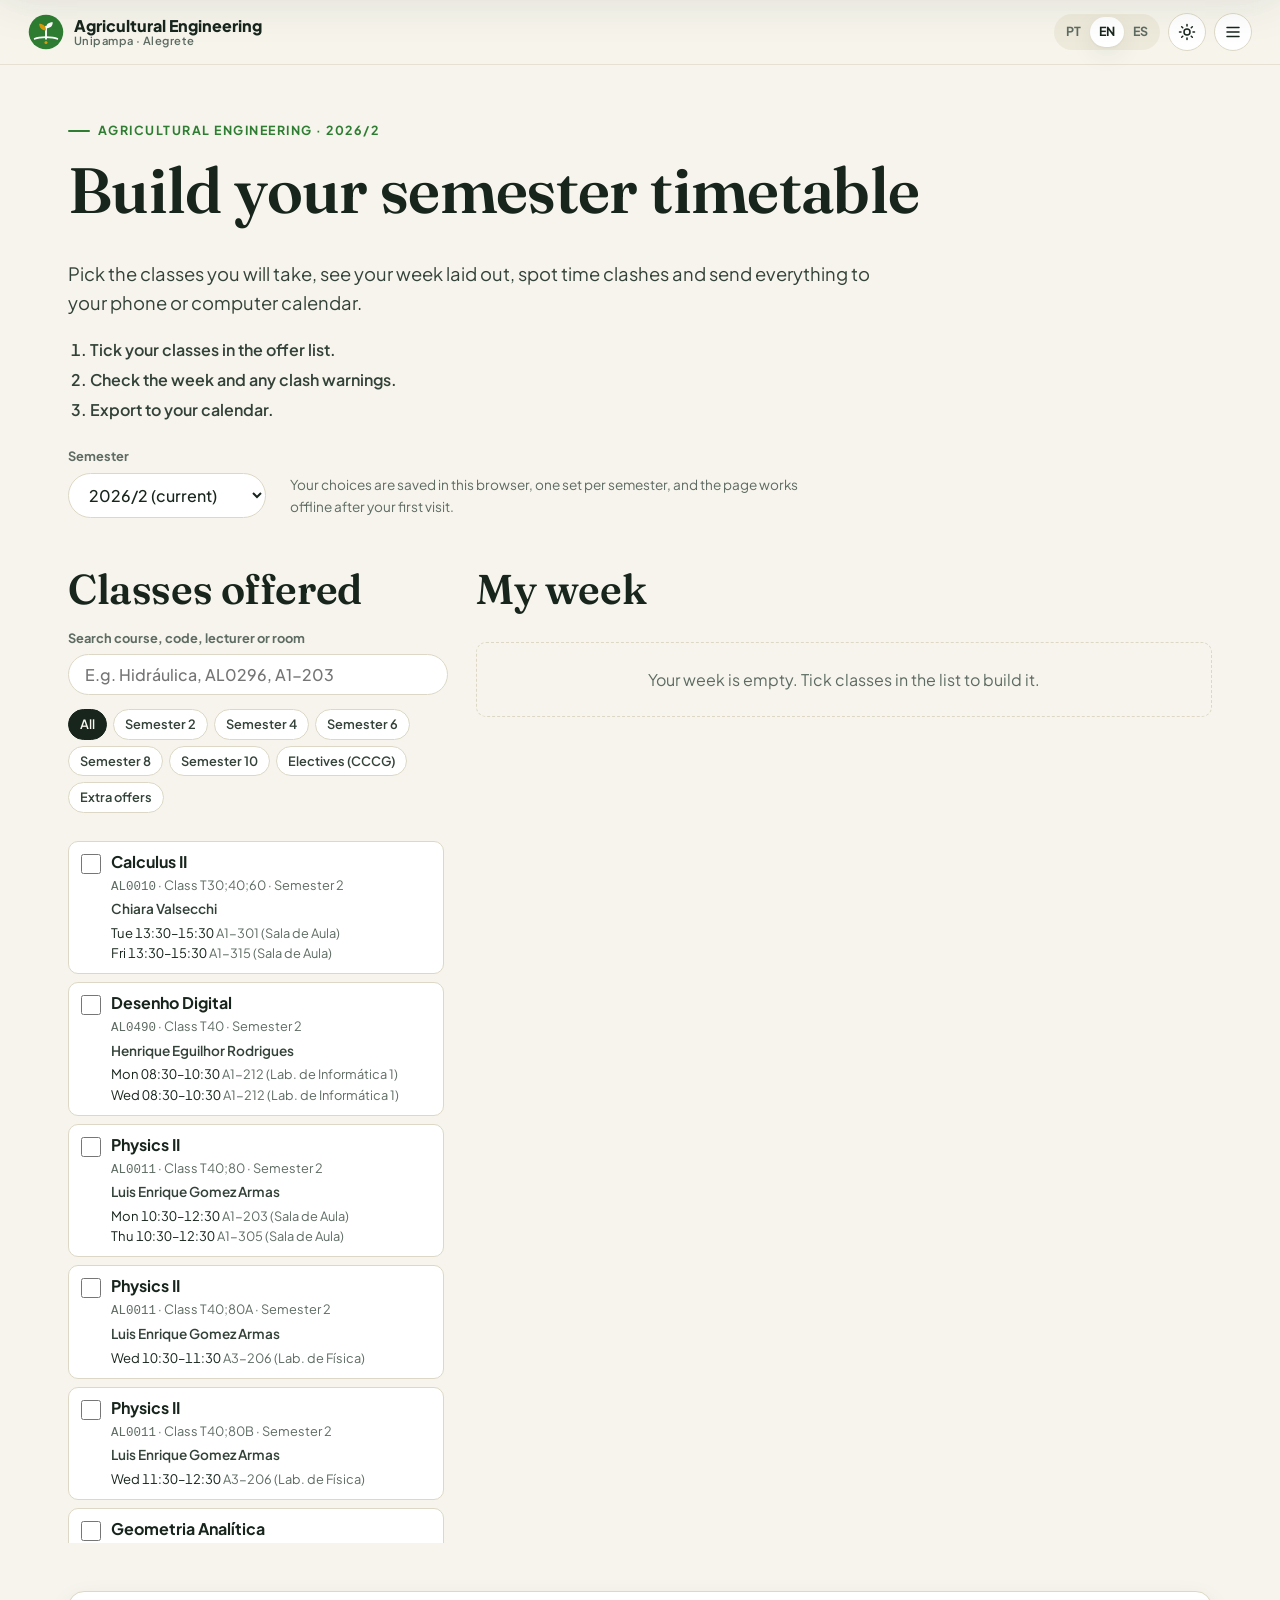
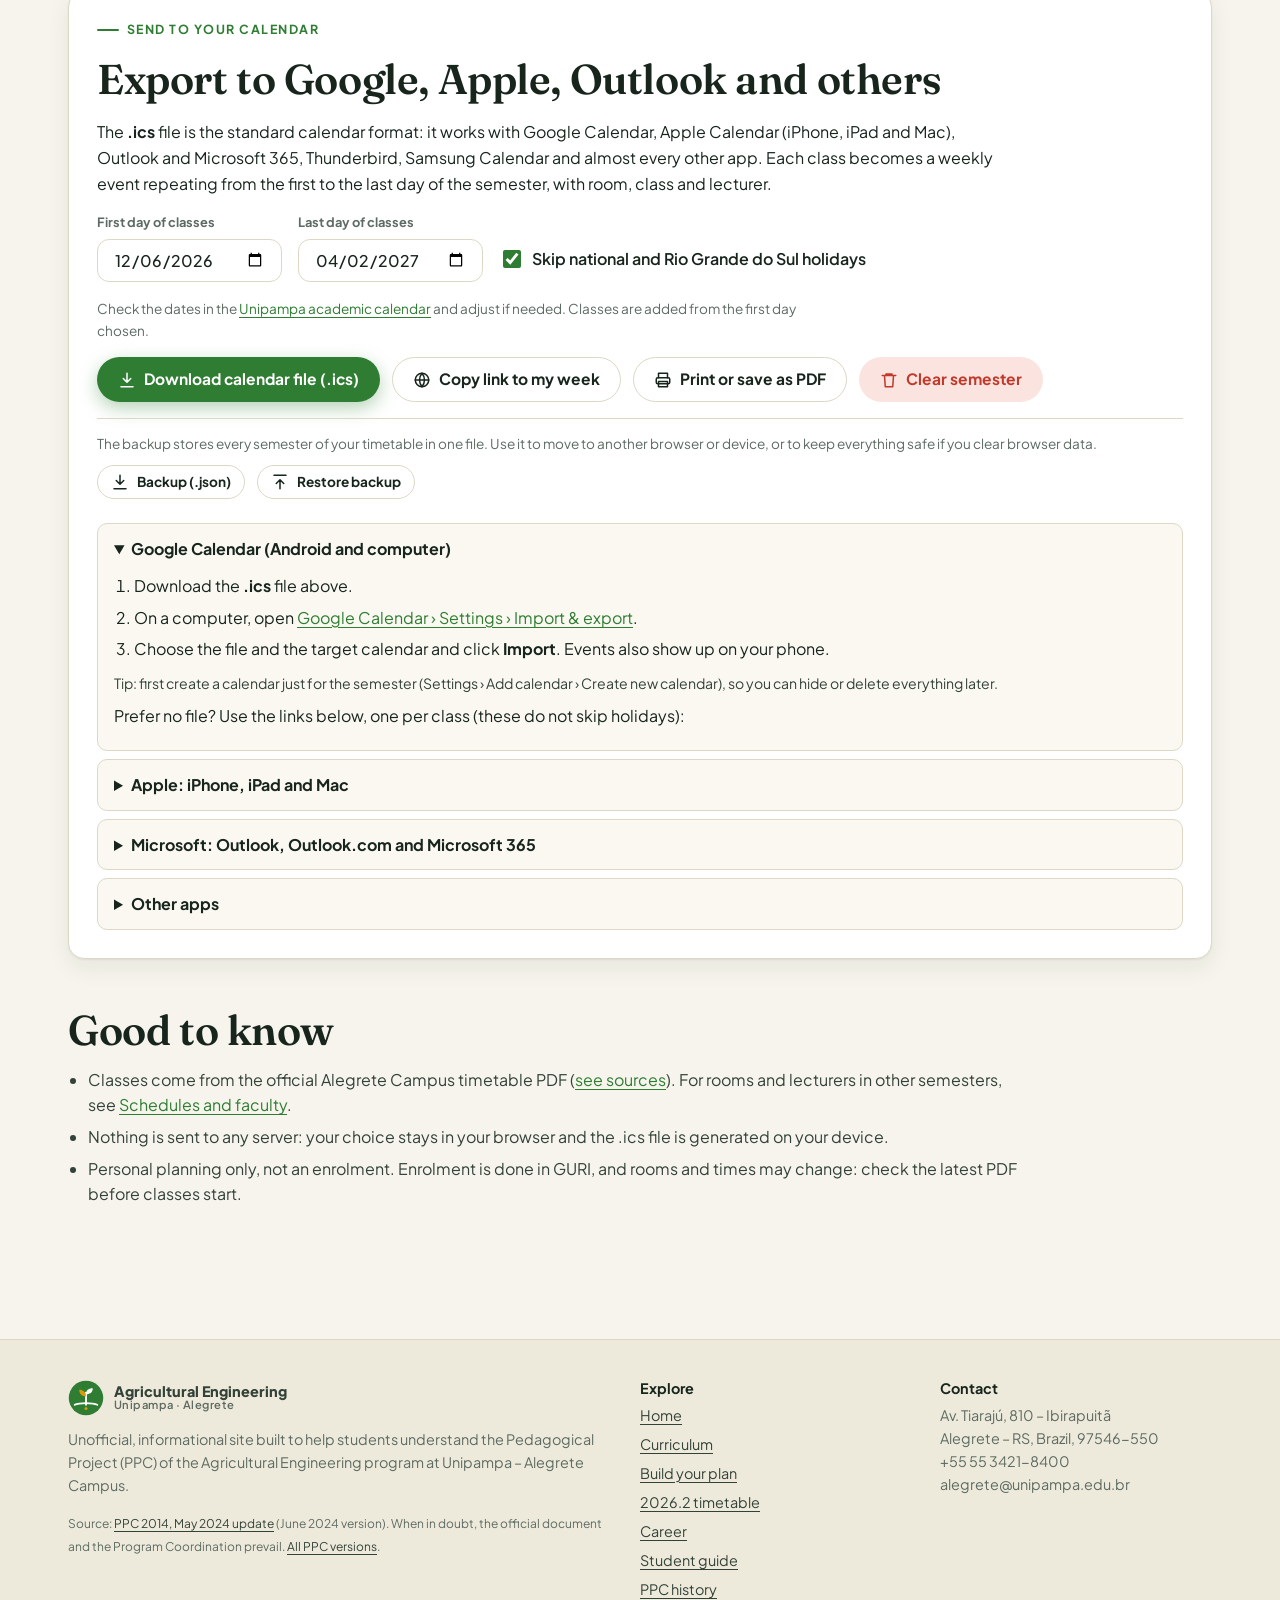
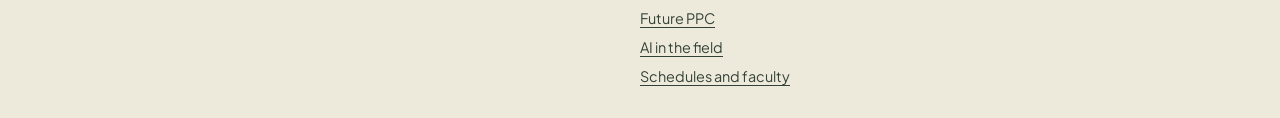
==== commit 5cee2659: "updates" ====
--- a/agenda.html
+++ b/agenda.html
@@ -71,6 +71,14 @@
           <button class="btn btn-ghost" type="button" id="ag-print"><span data-icon="print"></span><span data-i18n="ag.ex.print"></span></button>
           <button class="btn btn-danger" type="button" id="ag-clear"><span data-icon="trash"></span><span data-i18n="ag.ex.clear"></span></button>
         </div>
+        <div class="ag-backup">
+          <p class="ag-hint" data-i18n="ag.ex.backuphint"></p>
+          <div class="btn-row">
+            <button class="btn btn-ghost btn-sm" type="button" id="ag-backup"><span data-icon="download"></span><span data-i18n="ag.ex.backup"></span></button>
+            <button class="btn btn-ghost btn-sm" type="button" id="ag-restore"><span data-icon="upload"></span><span data-i18n="ag.ex.restore"></span></button>
+            <input type="file" id="ag-file" accept="application/json,.json" hidden>
+          </div>
+        </div>
 
         <div class="ag-apps">
           <details open>
--- a/assets/css/style.css
+++ b/assets/css/style.css
@@ -114,7 +114,7 @@
 .brand { display: flex; align-items: center; gap: 10px; text-decoration: none; color: var(--ink); font-weight: 800; line-height: 1.05; }
 .brand svg { width: 36px; height: 36px; flex: none; }
 .brand small { display: block; font-weight: 600; font-size: .7rem; color: var(--muted); letter-spacing: .04em; }
-@media (min-width: 1321px) { .nav .brand { flex: none; white-space: nowrap; } }
+@media (min-width: 1441px) { .nav .brand { flex: none; white-space: nowrap; } }
 .nav-links { display: flex; gap: 2px; margin-left: auto; list-style: none; padding: 0; margin-top: 0; margin-bottom: 0; }
 .nav-links a {
   display: block; padding: 8px 10px; border-radius: 999px; text-decoration: none;
@@ -135,7 +135,7 @@
 }
 .icon-btn svg { width: 18px; height: 18px; }
 .menu-btn { display: none; }
-@media (max-width: 1320px) {
+@media (max-width: 1440px) {
   .menu-btn { display: grid; }
   .nav-links {
     position: fixed; inset: 64px 0 auto 0; flex-direction: column; gap: 4px;
--- a/assets/css/agenda.css
+++ b/assets/css/agenda.css
@@ -0,0 +1,110 @@
+/* ==========================================================================
+   Horários 2026.2 (minha semana e exportação para agendas): estilos próprios
+   da página, todos sob .ag e .ag-* para não colidir com style.css.
+   ========================================================================== */
+
+.ag { --mono: ui-monospace, "SFMono-Regular", Menlo, Consolas, monospace; display: grid; gap: 48px; padding-bottom: 72px; }
+.ag h2 { margin: 0; text-wrap: balance; }
+.ag p { margin: 0; }
+.ag-steps { margin: 20px 0 0; padding-left: 22px; display: grid; gap: 4px; color: var(--ink-2); font-weight: 600; }
+
+.ag-field { display: grid; gap: 6px; font-size: .8rem; font-weight: 700; color: var(--muted); }
+.ag-field select, .ag-field input { font: 500 1rem/1.2 var(--font); color: var(--ink); background: var(--surface); border: 1px solid var(--line); border-radius: 999px; padding: 10px 16px; min-width: 0; }
+.ag-field select { padding-right: 32px; }
+.ag-bar { display: flex; flex-wrap: wrap; gap: 12px 24px; align-items: end; }
+.ag-saved { font-size: .85rem; color: var(--muted); max-width: 52ch; }
+
+/* Duas colunas: ofertas à esquerda, semana à direita */
+.ag-layout { display: grid; grid-template-columns: minmax(300px, 380px) minmax(0, 1fr); gap: 28px; align-items: start; }
+@media (max-width: 960px) { .ag-layout { grid-template-columns: minmax(0, 1fr); } }
+.ag-offer, .ag-mine { display: grid; gap: 14px; min-width: 0; }
+.ag-groups { display: flex; flex-wrap: wrap; gap: 6px; }
+.ag-groups .chip { font-family: var(--font); }
+.ag-list { display: grid; gap: 8px; max-height: 78vh; overflow-y: auto; padding-right: 4px; overscroll-behavior: contain; }
+@media (max-width: 960px) { .ag-list { max-height: 60vh; } }
+
+.ag-item { display: grid; grid-template-columns: auto 1fr; gap: 10px; align-items: start; padding: 10px 12px; background: var(--surface); border: 1px solid var(--line); border-radius: var(--radius-sm); cursor: pointer; transition: border-color .15s, background .15s; }
+.ag-item:hover { border-color: var(--brand); }
+.ag-item.on { border-color: var(--brand); background: var(--brand-soft); }
+.ag-item input { width: 20px; height: 20px; margin: 2px 0 0; accent-color: var(--brand); cursor: pointer; }
+.ag-item-body { display: grid; gap: 3px; min-width: 0; overflow-wrap: anywhere; }
+.ag-item-name { font-weight: 700; line-height: 1.25; }
+.ag-item-meta, .ag-room { font-size: .8rem; color: var(--muted); }
+.ag-item-prof { font-size: .85rem; font-weight: 600; color: var(--ink-2); }
+.ag-item-slots { font-size: .82rem; line-height: 1.5; }
+.ag-code { font: 500 .78rem/1 var(--mono); color: var(--muted); }
+.ag-nowrap { white-space: nowrap; font-variant-numeric: tabular-nums; }
+.ag-empty { padding: 24px; border: 1px dashed var(--line); border-radius: var(--radius-sm); color: var(--muted); text-align: center; }
+
+.ag-mine-head { display: flex; flex-wrap: wrap; align-items: baseline; justify-content: space-between; gap: 6px 16px; }
+.ag-sum { font-weight: 700; color: var(--brand); }
+.ag-clash { border-left: 4px solid var(--danger); background: var(--danger-soft); padding: 10px 14px; border-radius: 0 12px 12px 0; }
+.ag-clash b { color: var(--danger); }
+.ag-clash ul { margin: 4px 0 0; padding-left: 18px; font-size: .9rem; }
+
+/* Grade semanal */
+.ag-grid { --hh: 52px; display: grid; grid-template-columns: 44px repeat(var(--days), minmax(0, 1fr)); gap: 0 6px; }
+.ag-hours { position: relative; height: calc(var(--hours) * var(--hh)); margin-top: 30px; }
+.ag-hours span { position: absolute; right: 4px; transform: translateY(-50%); font: 500 .7rem/1 var(--mono); color: var(--muted); }
+.ag-col { min-width: 0; }
+.ag-col h3 { margin: 0 0 8px; height: 22px; font: 700 .78rem/22px var(--font); letter-spacing: .1em; text-transform: uppercase; color: var(--muted); text-align: center; }
+.ag-col-body { position: relative; height: calc(var(--hours) * var(--hh)); border-radius: var(--radius-sm); background: repeating-linear-gradient(to bottom, var(--surface-2) 0 calc(var(--hh) - 1px), var(--line) calc(var(--hh) - 1px) var(--hh)); border: 1px solid var(--line); }
+.ag-block { position: absolute; box-sizing: border-box; padding: 5px 7px; border-radius: 8px; border-left: 4px solid var(--c); background: color-mix(in srgb, var(--c) 18%, var(--surface)); color: var(--ink); overflow: hidden; display: grid; align-content: start; gap: 1px; font-size: .74rem; line-height: 1.2; border-top: 1px solid var(--surface); }
+.ag-block b { font-size: .8rem; line-height: 1.15; hyphens: auto; -webkit-hyphens: auto; }
+.ag-block span { overflow: hidden; text-overflow: ellipsis; white-space: nowrap; }
+.ag-block span { color: var(--ink-2); font-variant-numeric: tabular-nums; }
+.ag-block.clash, .ag-dayitem.clash { outline: 2px solid var(--danger); outline-offset: -2px; }
+.ag-block em { font-style: normal; font-weight: 800; color: var(--danger); text-transform: uppercase; font-size: .65rem; letter-spacing: .06em; }
+
+/* Lista por dia, no lugar da grade em telas estreitas */
+#ag-days { display: none; }
+.ag-day { display: grid; gap: 6px; margin-bottom: 14px; }
+.ag-day h3 { margin: 0; font: 700 .8rem/1 var(--font); letter-spacing: .1em; text-transform: uppercase; color: var(--muted); padding-bottom: 6px; border-bottom: 2px solid var(--line); }
+.ag-dayitem { display: grid; grid-template-columns: auto 1fr; gap: 2px 12px; padding: 8px 12px; border-radius: var(--radius-sm); border-left: 4px solid var(--c); background: color-mix(in srgb, var(--c) 14%, var(--surface)); }
+.ag-dayitem span:first-child { grid-row: span 2; font: 600 .82rem/1.3 var(--mono); }
+.ag-dayitem span:last-child { font-size: .82rem; color: var(--muted); }
+.ag-free { font-size: .85rem; color: var(--muted); }
+@media (max-width: 640px) {
+  #ag-week { display: none; }
+  #ag-days { display: block; }
+}
+
+/* Turmas escolhidas */
+.ag-chosen { list-style: none; margin: 0; padding: 0; display: grid; grid-template-columns: repeat(auto-fill, minmax(min(100%, 260px), 1fr)); gap: 8px; }
+.ag-chosen li { display: grid; grid-template-columns: auto 1fr auto; gap: 10px; align-items: start; padding: 10px 12px; background: var(--surface); border: 1px solid var(--line); border-radius: var(--radius-sm); font-size: .9rem; line-height: 1.3; }
+.ag-chosen .dot { background: var(--c); margin-top: 5px; }
+.ag-chosen small { color: var(--muted); }
+.ag-x { width: 30px; height: 30px; display: grid; place-items: center; border-radius: 50%; border: 1px solid var(--line); background: none; color: var(--muted); cursor: pointer; }
+.ag-x svg { width: 14px; height: 14px; }
+.ag-x:hover { color: var(--danger); border-color: var(--danger); }
+
+/* Exportação */
+.ag-export { display: grid; gap: 16px; padding: 28px; background: var(--surface); border: 1px solid var(--line); border-radius: var(--radius); box-shadow: var(--shadow); scroll-margin-top: 80px; }
+.ag-export .eyebrow { margin-bottom: 0; }
+.ag-export > p { max-width: 75ch; }
+.ag-dates { display: flex; flex-wrap: wrap; gap: 12px 16px; align-items: end; }
+.ag-dates input[type="date"] { border-radius: 12px; }
+.ag-check { display: flex; align-items: center; gap: 8px; font-weight: 600; padding: 10px 0; cursor: pointer; }
+.ag-check input { width: 18px; height: 18px; accent-color: var(--brand); }
+.ag-hint { font-size: .85rem; color: var(--muted); }
+.ag-backup { display: grid; gap: 10px; padding-top: 14px; border-top: 1px solid var(--line); }
+.ag-apps { display: grid; gap: 8px; margin-top: 8px; }
+.ag-apps details { border: 1px solid var(--line); border-radius: var(--radius-sm); padding: 0 16px; background: var(--surface-2); }
+.ag-apps summary { cursor: pointer; font-weight: 700; padding: 12px 0; }
+.ag-apps details[open] { padding-bottom: 14px; }
+.ag-apps ol { margin: 0 0 10px; padding-left: 20px; display: grid; gap: 6px; }
+.ag-apps p { margin: 0 0 8px; }
+.ag-tip { font-size: .88rem; color: var(--ink-2); }
+.ag-glinks ul { margin: 0; padding: 0; list-style: none; display: grid; grid-template-columns: repeat(auto-fill, minmax(min(100%, 280px), 1fr)); gap: 6px 16px; font-size: .88rem; }
+.ag-glinks a { font-weight: 600; }
+
+.ag-notes { display: grid; gap: 12px; }
+.ag-notes ul { margin: 0; padding-left: 20px; display: grid; gap: 6px; max-width: 80ch; color: var(--ink-2); }
+
+@media print {
+  .page-head .lead, .ag-steps, .ag-notes { display: none; }
+  .ag-layout { grid-template-columns: 1fr; }
+  #ag-week { display: block !important; }
+  #ag-days { display: none !important; }
+  .ag-block { print-color-adjust: exact; -webkit-print-color-adjust: exact; }
+}
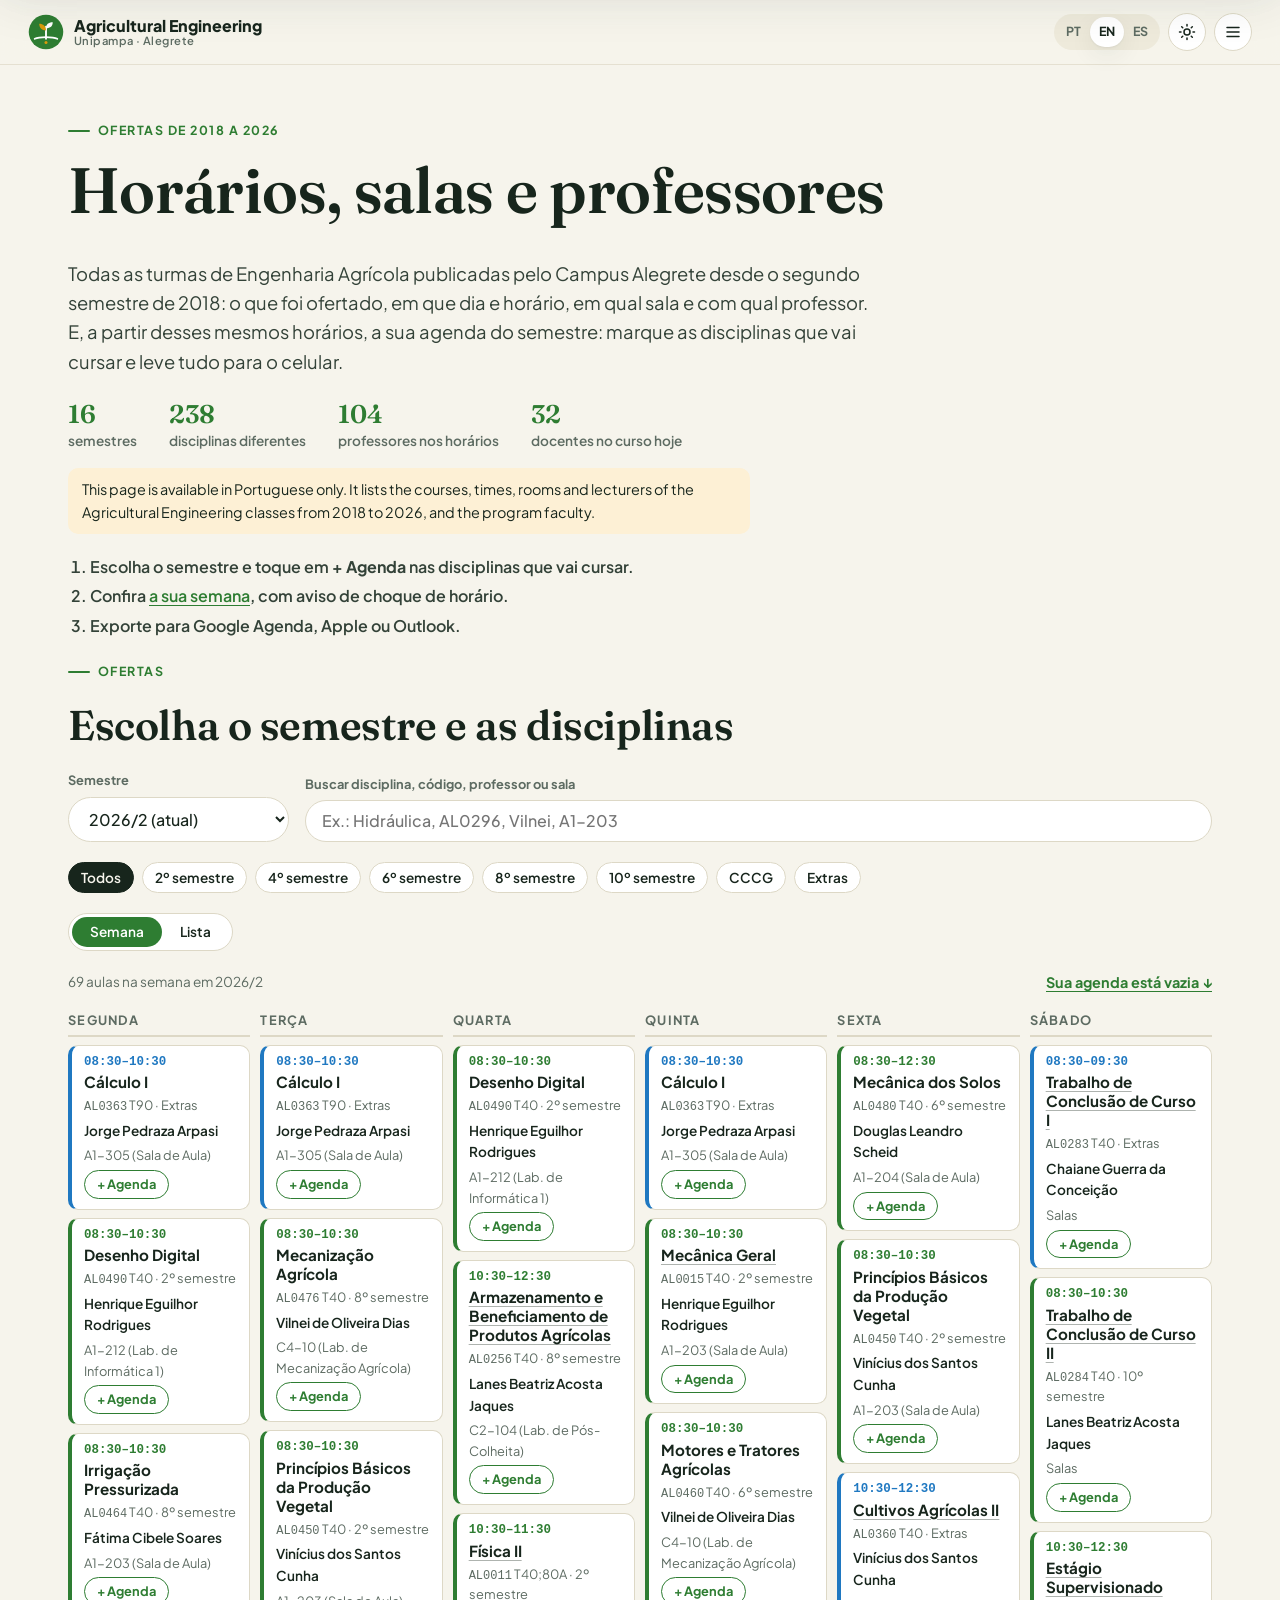
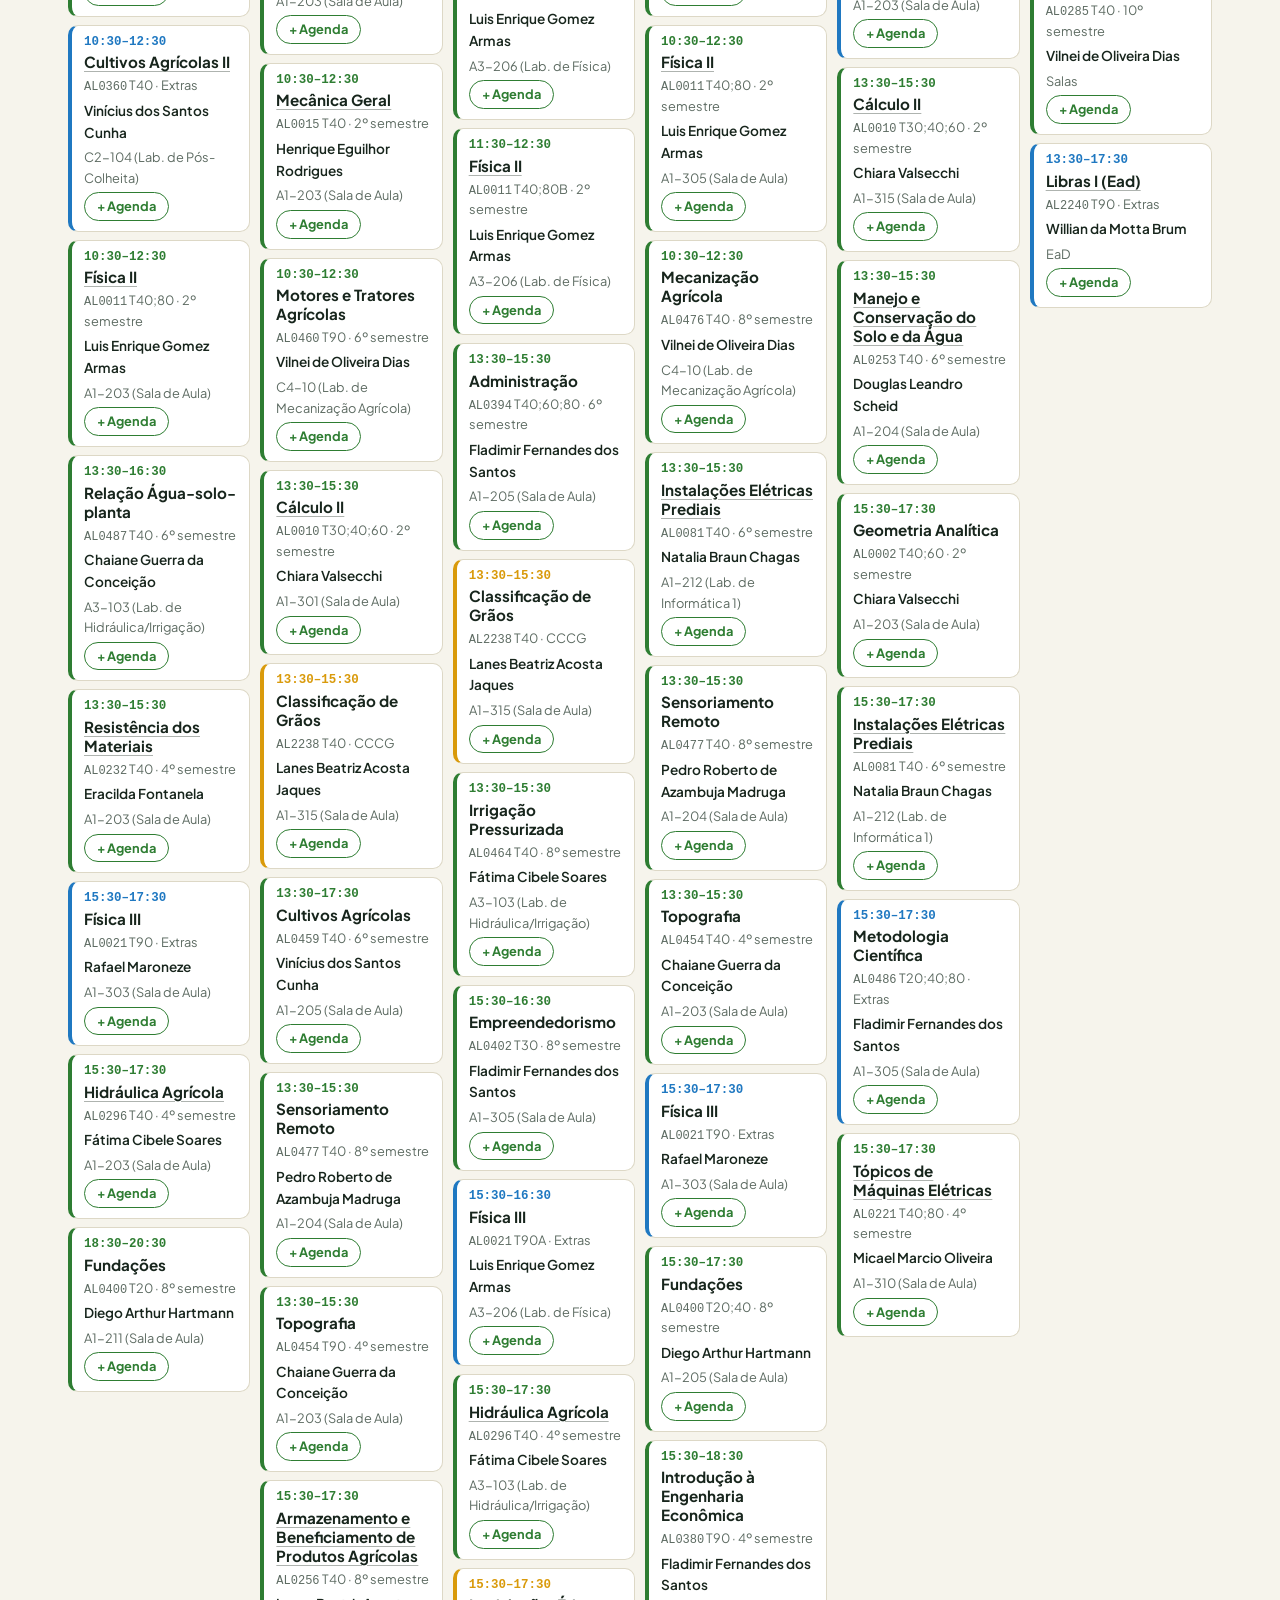
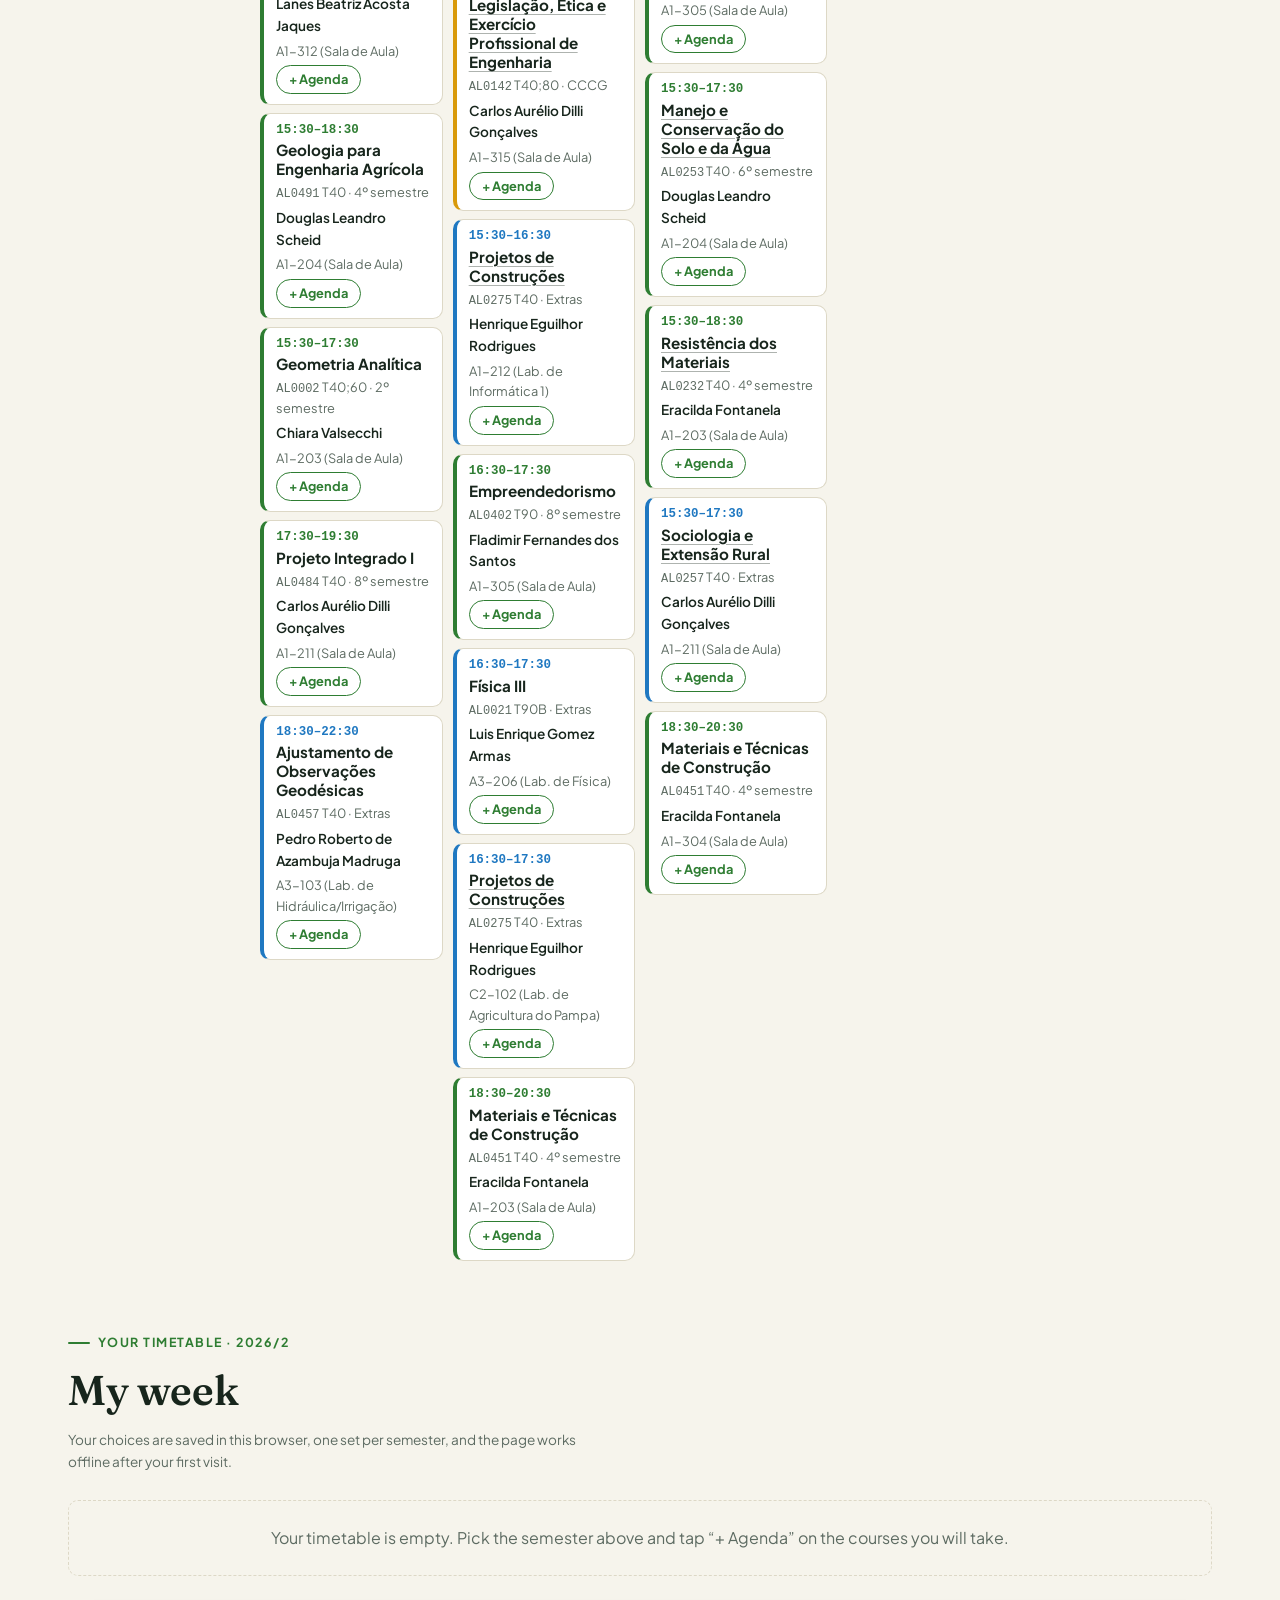
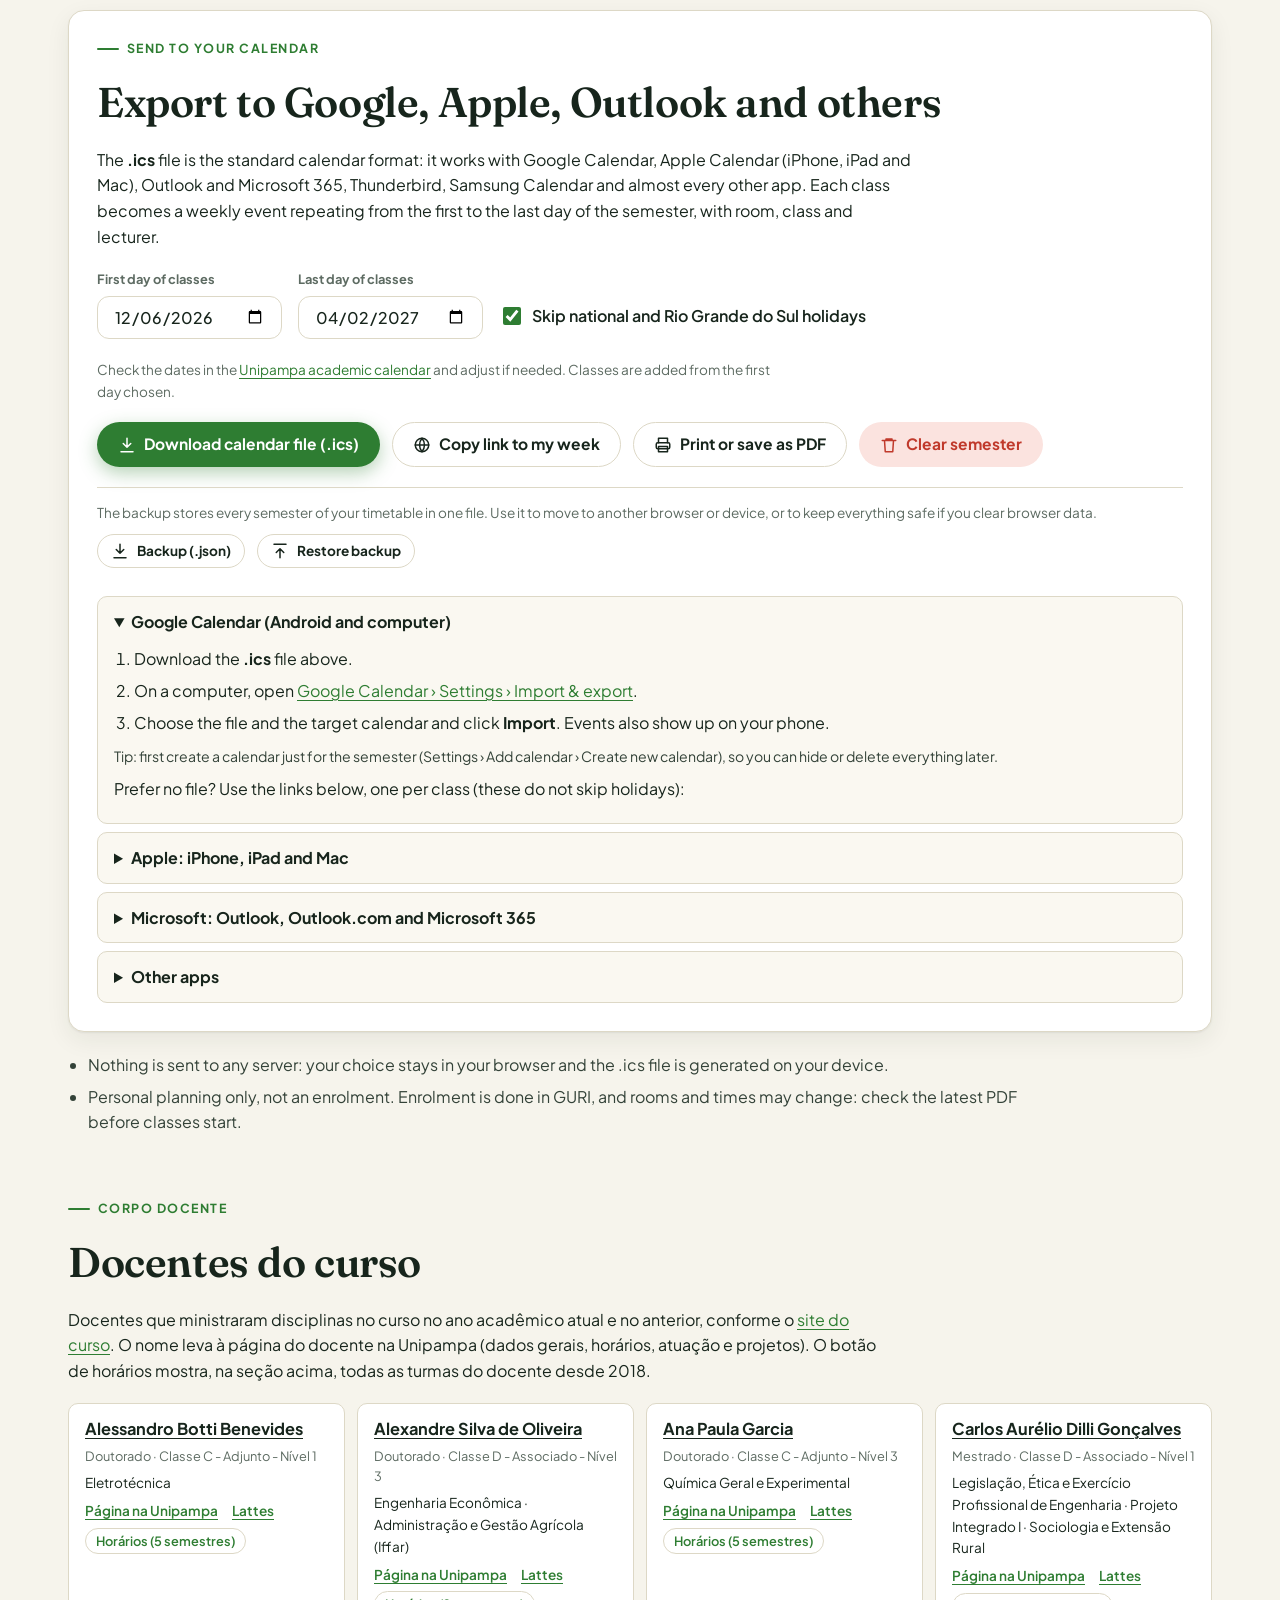
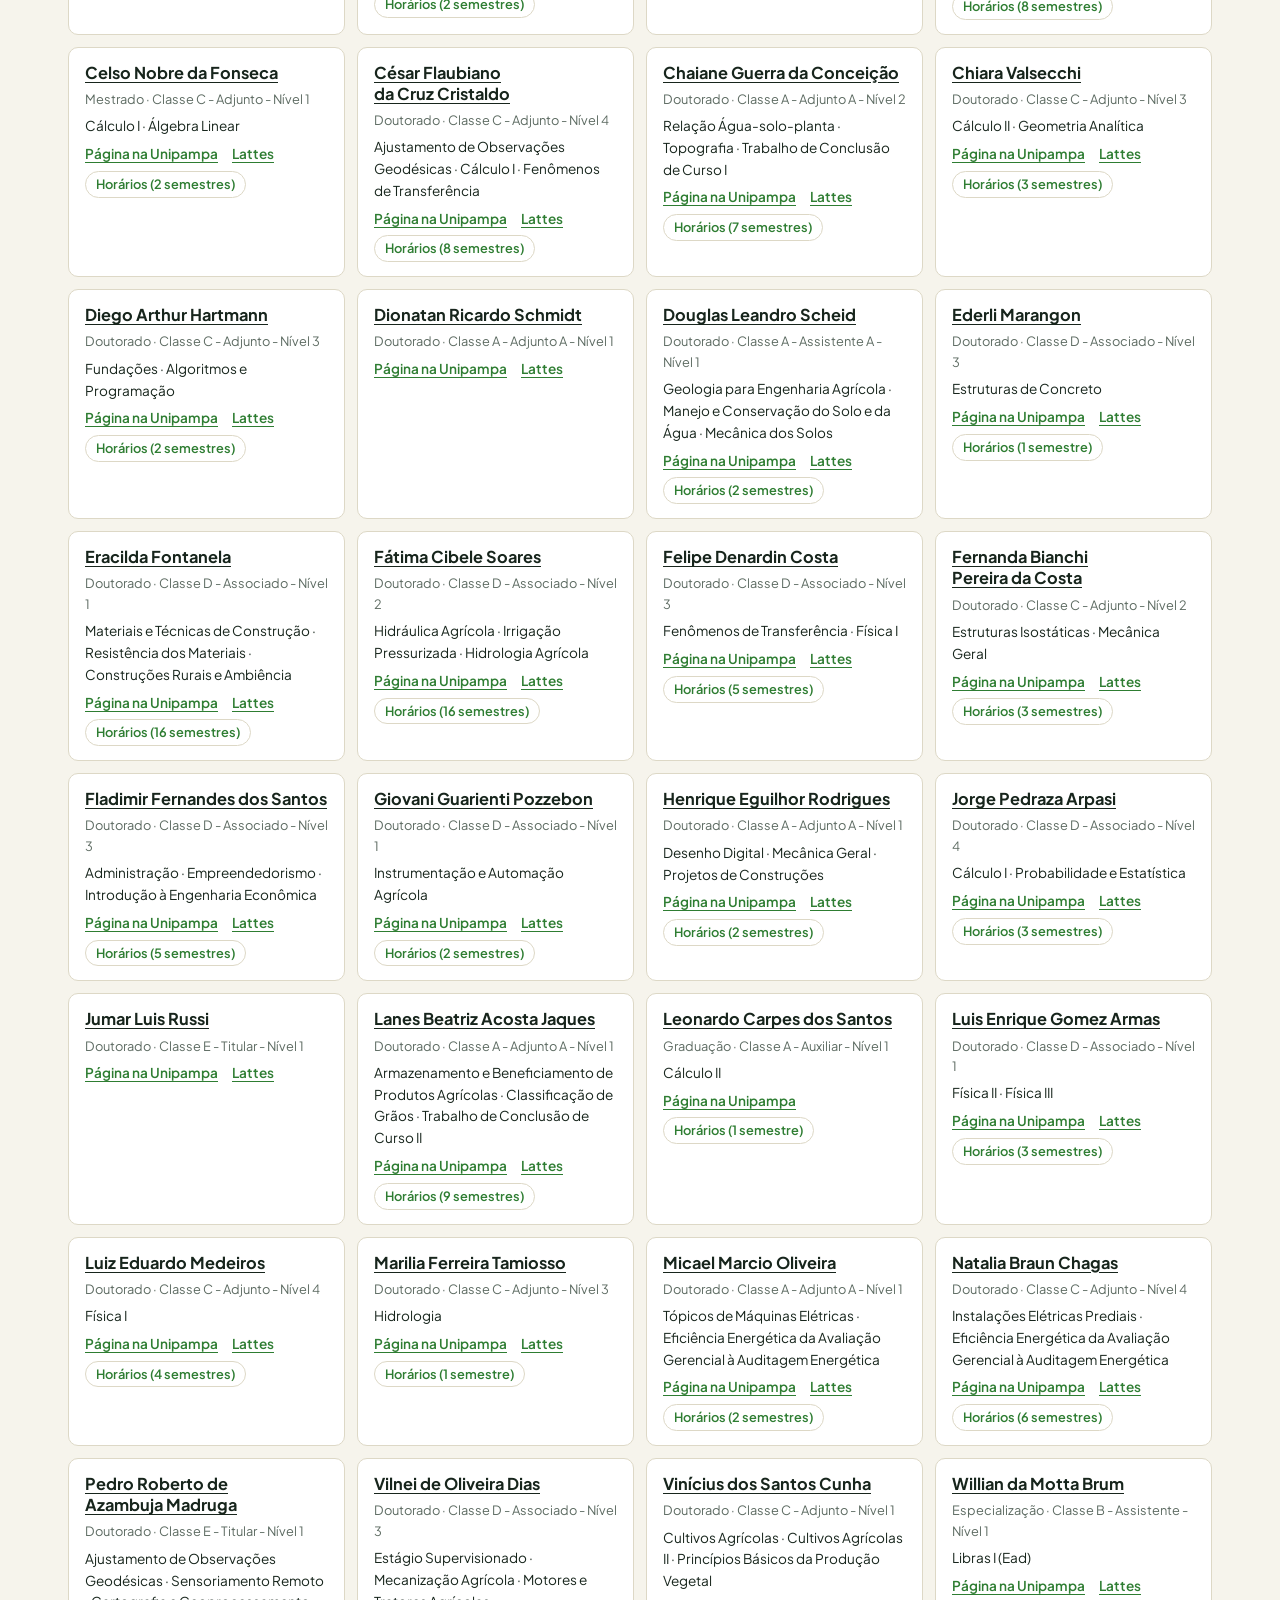
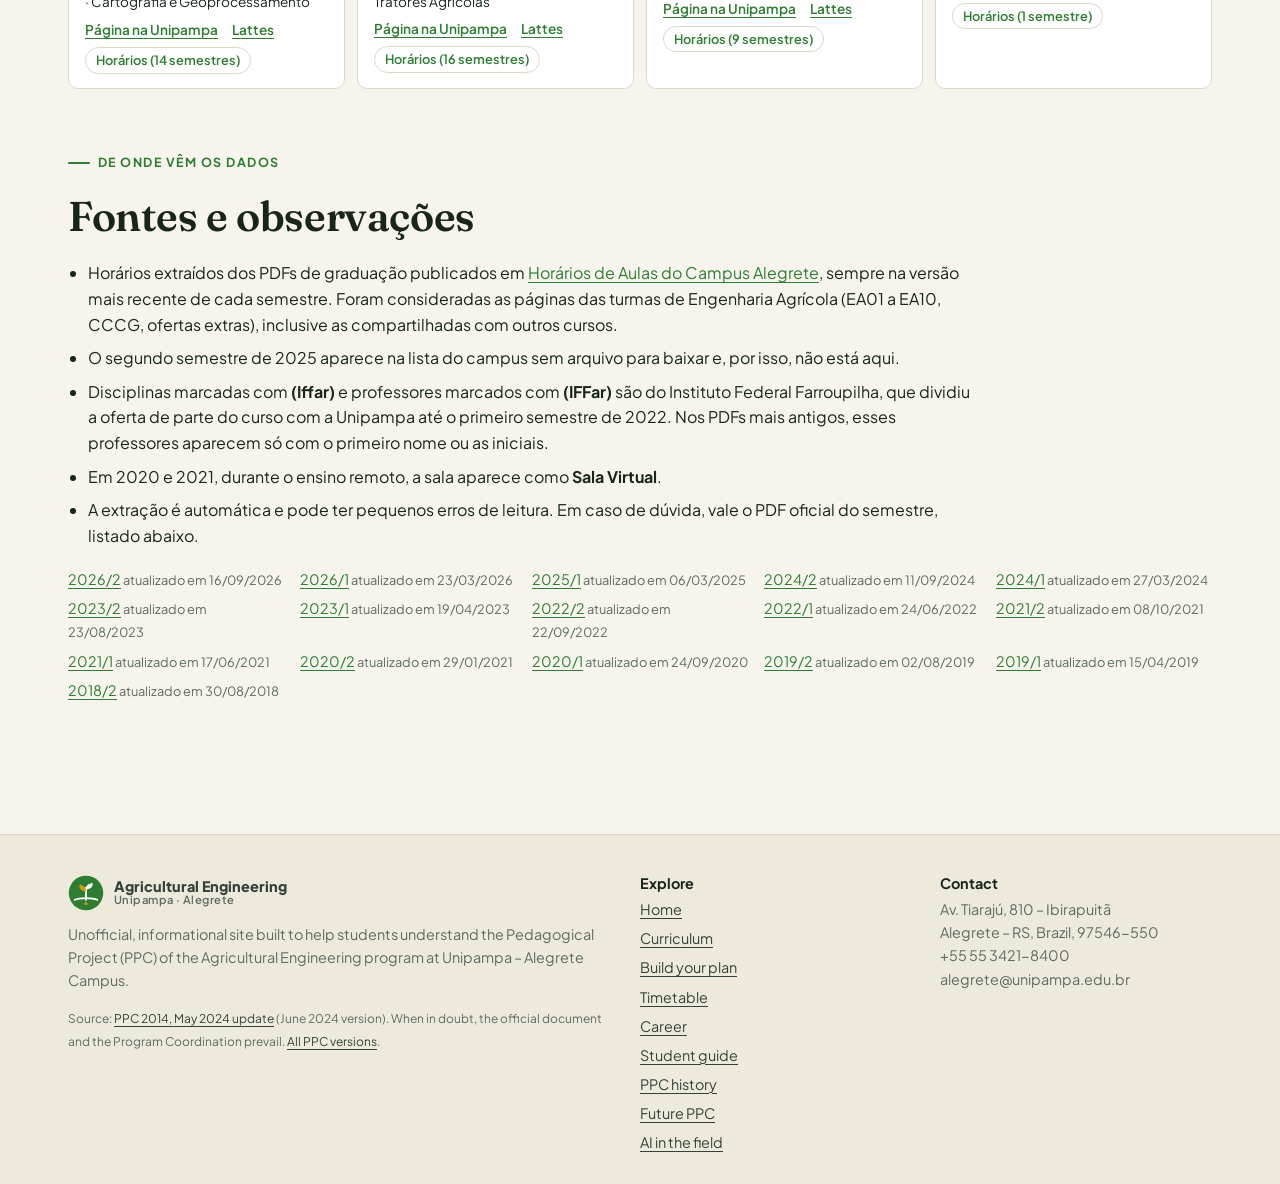
==== commit cb02b1f2: "updates" ====
--- a/agenda.html
+++ b/agenda.html
@@ -3,118 +3,21 @@
 <head>
   <meta charset="utf-8">
   <meta name="viewport" content="width=device-width, initial-scale=1">
-  <title>Horários 2026.2 · Engenharia Agrícola Unipampa</title>
-  <meta name="description" content="Monte sua semana com as turmas de Engenharia Agrícola da Unipampa Alegrete em 2026/2, veja choques de horário e exporte para Google Agenda, Apple Calendário, Outlook e outros aplicativos de agenda.">
-  <link rel="preconnect" href="https://fonts.googleapis.com">
-  <link rel="preconnect" href="https://fonts.gstatic.com" crossorigin>
-  <link href="https://fonts.googleapis.com/css2?family=Fraunces:ital,opsz,wght@0,9..144,500;0,9..144,600;1,9..144,500&family=Plus+Jakarta+Sans:wght@400;500;600;700;800&display=swap" rel="stylesheet">
-  <link rel="stylesheet" href="assets/css/style.css">
-  <link rel="stylesheet" href="assets/css/agenda.css">
-  <link rel="icon" href="assets/img/favicon.svg" type="image/svg+xml">
+  <title>Horários e agenda · Engenharia Agrícola Unipampa</title>
+  <meta name="robots" content="noindex">
+  <link rel="canonical" href="horarios.html#agenda">
+  <!-- A agenda agora faz parte de horarios.html. Links antigos (?t=2026.2&s=...) viram ?t=2026.2&a=... -->
+  <script>
+    (function () {
+      var p = new URLSearchParams(location.search);
+      if (p.has('s')) { p.set('a', p.get('s')); p.delete('s'); }
+      var q = p.toString();
+      location.replace('horarios.html' + (q ? '?' + q : '') + '#agenda');
+    })();
+  </script>
+  <meta http-equiv="refresh" content="0; url=horarios.html#agenda">
 </head>
-<body data-title-key="ag.title">
-  <header id="site-header"></header>
-  <main>
-    <section class="page-head">
-      <div class="container reveal">
-        <span class="eyebrow" id="ag-eyebrow"></span>
-        <h1 data-i18n="ag.h1"></h1>
-        <p class="lead" data-i18n="ag.lead"></p>
-        <ol class="ag-steps">
-          <li data-i18n="ag.step1"></li>
-          <li data-i18n="ag.step2"></li>
-          <li data-i18n="ag.step3"></li>
-        </ol>
-      </div>
-    </section>
-
-    <div class="container ag">
-      <div class="ag-bar no-print">
-        <label class="ag-field"><span data-i18n="ag.term"></span><select id="ag-term"></select></label>
-        <p class="ag-saved" data-i18n="ag.saved"></p>
-      </div>
-
-      <div class="ag-layout">
-        <section class="ag-offer no-print" aria-labelledby="ag-offer-h">
-          <h2 id="ag-offer-h" data-i18n="ag.offer.h"></h2>
-          <label class="ag-field ag-search"><span data-i18n="ag.search"></span><input type="search" id="ag-q" autocomplete="off" data-i18n-attr="placeholder:ag.search.ph"></label>
-          <div class="ag-groups" id="ag-groups" role="group" data-i18n-attr="aria-label:ag.groups"></div>
-          <div id="ag-addall"></div>
-          <div class="ag-list" id="ag-list"></div>
-        </section>
-
-        <section class="ag-mine" aria-labelledby="ag-mine-h">
-          <div class="ag-mine-head">
-            <h2 id="ag-mine-h" data-i18n="ag.mine.h"></h2>
-            <p class="ag-sum" id="ag-sum" aria-live="polite"></p>
-          </div>
-          <div id="ag-conflicts" aria-live="polite"></div>
-          <div id="ag-week"></div>
-          <div id="ag-days"></div>
-          <ul class="ag-chosen" id="ag-chosen"></ul>
-        </section>
-      </div>
-
-      <section class="ag-export no-print" id="exportar" aria-labelledby="ag-ex-h">
-        <span class="eyebrow" data-i18n="ag.ex.eyebrow"></span>
-        <h2 id="ag-ex-h" data-i18n="ag.ex.h"></h2>
-        <p data-i18n="ag.ex.p"></p>
-        <div class="ag-dates">
-          <label class="ag-field"><span data-i18n="ag.ex.start"></span><input type="date" id="ag-start"></label>
-          <label class="ag-field"><span data-i18n="ag.ex.end"></span><input type="date" id="ag-end"></label>
-          <label class="ag-check"><input type="checkbox" id="ag-hol"> <span data-i18n="ag.ex.hol"></span></label>
-        </div>
-        <p class="ag-hint" data-i18n="ag.ex.datehint"></p>
-        <div class="btn-row">
-          <button class="btn btn-primary" type="button" id="ag-ics"><span data-icon="download"></span><span data-i18n="ag.ex.ics"></span></button>
-          <button class="btn btn-ghost" type="button" id="ag-share"><span data-icon="globe"></span><span data-i18n="ag.ex.share"></span></button>
-          <button class="btn btn-ghost" type="button" id="ag-print"><span data-icon="print"></span><span data-i18n="ag.ex.print"></span></button>
-          <button class="btn btn-danger" type="button" id="ag-clear"><span data-icon="trash"></span><span data-i18n="ag.ex.clear"></span></button>
-        </div>
-        <div class="ag-backup">
-          <p class="ag-hint" data-i18n="ag.ex.backuphint"></p>
-          <div class="btn-row">
-            <button class="btn btn-ghost btn-sm" type="button" id="ag-backup"><span data-icon="download"></span><span data-i18n="ag.ex.backup"></span></button>
-            <button class="btn btn-ghost btn-sm" type="button" id="ag-restore"><span data-icon="upload"></span><span data-i18n="ag.ex.restore"></span></button>
-            <input type="file" id="ag-file" accept="application/json,.json" hidden>
-          </div>
-        </div>
-
-        <div class="ag-apps">
-          <details open>
-            <summary data-i18n="ag.app.google"></summary>
-            <div data-i18n="ag.app.google.body"></div>
-            <div class="ag-glinks" id="ag-glinks"></div>
-          </details>
-          <details>
-            <summary data-i18n="ag.app.apple"></summary>
-            <div data-i18n="ag.app.apple.body"></div>
-          </details>
-          <details>
-            <summary data-i18n="ag.app.ms"></summary>
-            <div data-i18n="ag.app.ms.body"></div>
-          </details>
-          <details>
-            <summary data-i18n="ag.app.other"></summary>
-            <div data-i18n="ag.app.other.body"></div>
-          </details>
-        </div>
-      </section>
-
-      <section class="ag-notes" aria-labelledby="ag-notes-h">
-        <h2 id="ag-notes-h" data-i18n="ag.notes.h"></h2>
-        <ul>
-          <li data-i18n="ag.notes.src"></li>
-          <li data-i18n="ag.notes.priv"></li>
-          <li data-i18n="ag.notes.off"></li>
-        </ul>
-      </section>
-    </div>
-  </main>
-  <footer id="site-footer"></footer>
-  <script src="data/courses.js"></script>
-  <script src="data/horarios.js"></script>
-  <script src="assets/js/app.js"></script>
-  <script src="assets/js/agenda.js"></script>
+<body>
+  <p>A agenda agora fica na página <a href="horarios.html#agenda">Horários</a>.</p>
 </body>
 </html>
